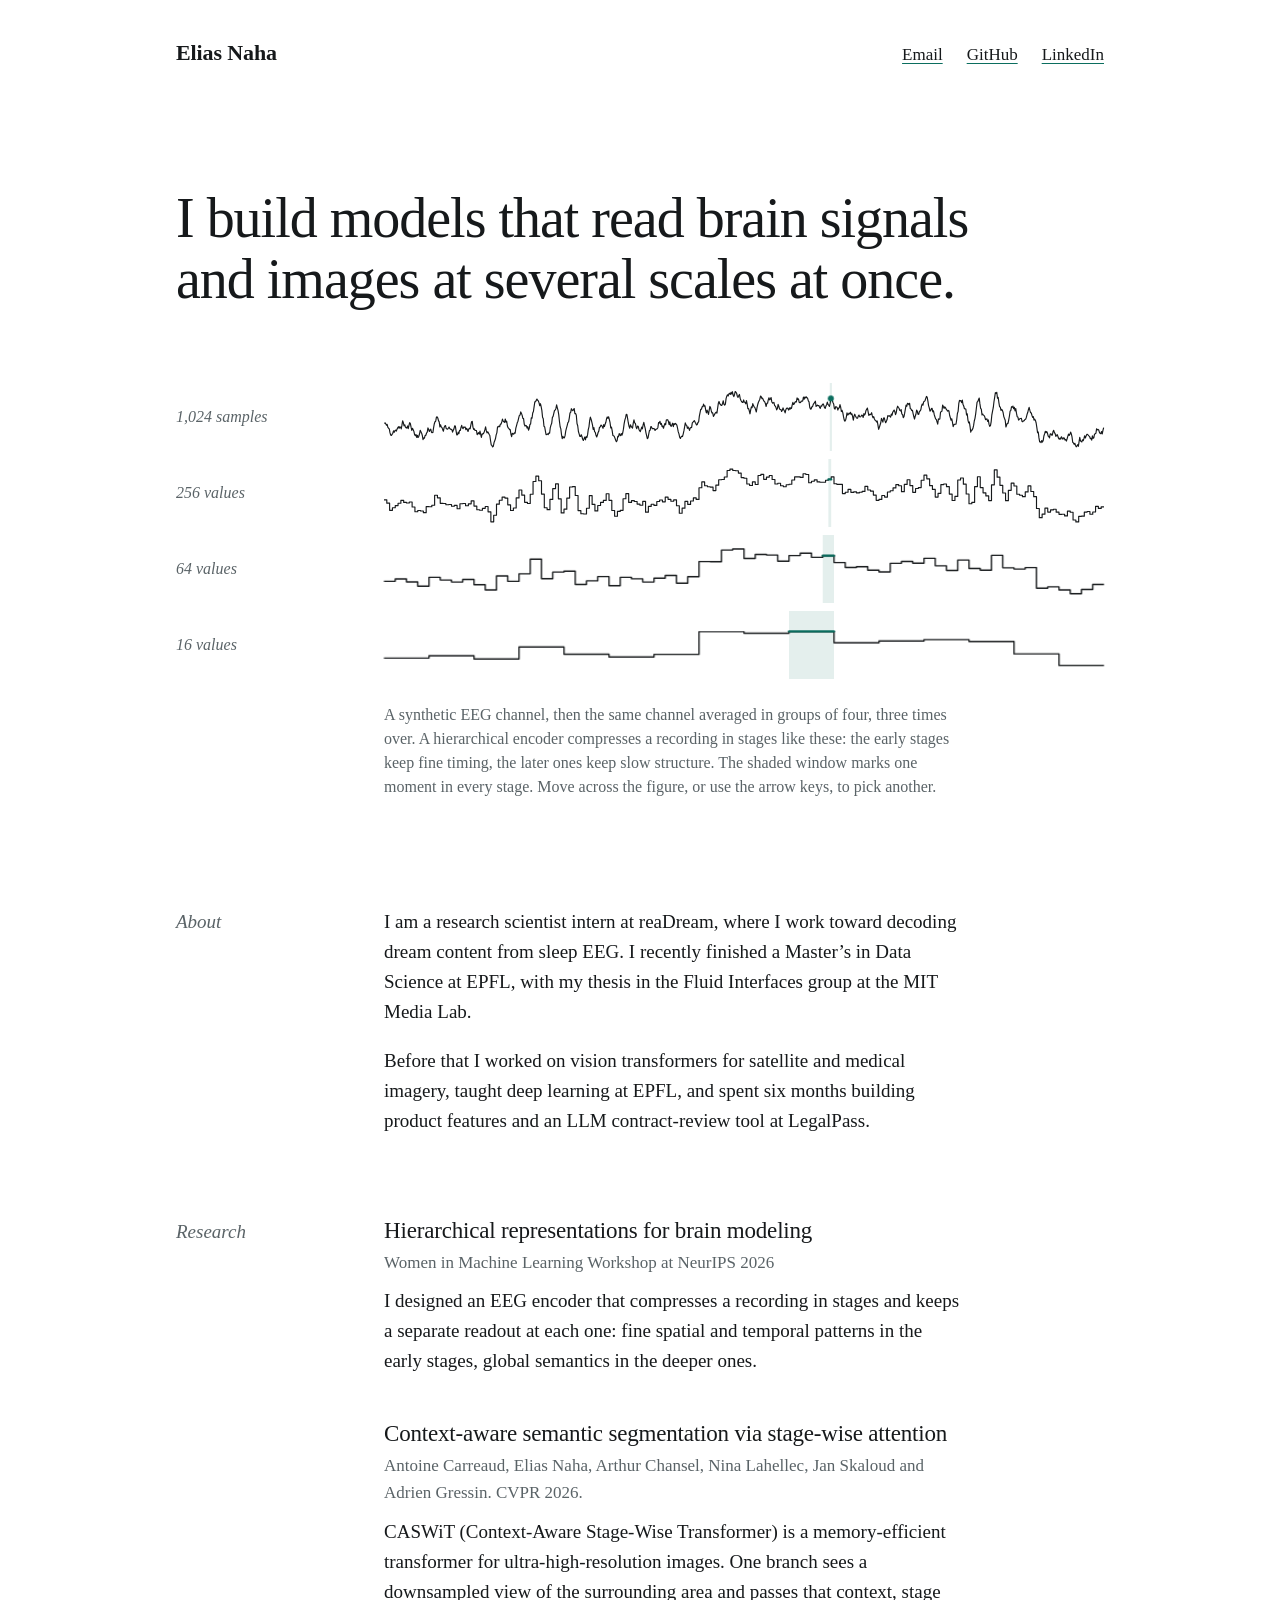
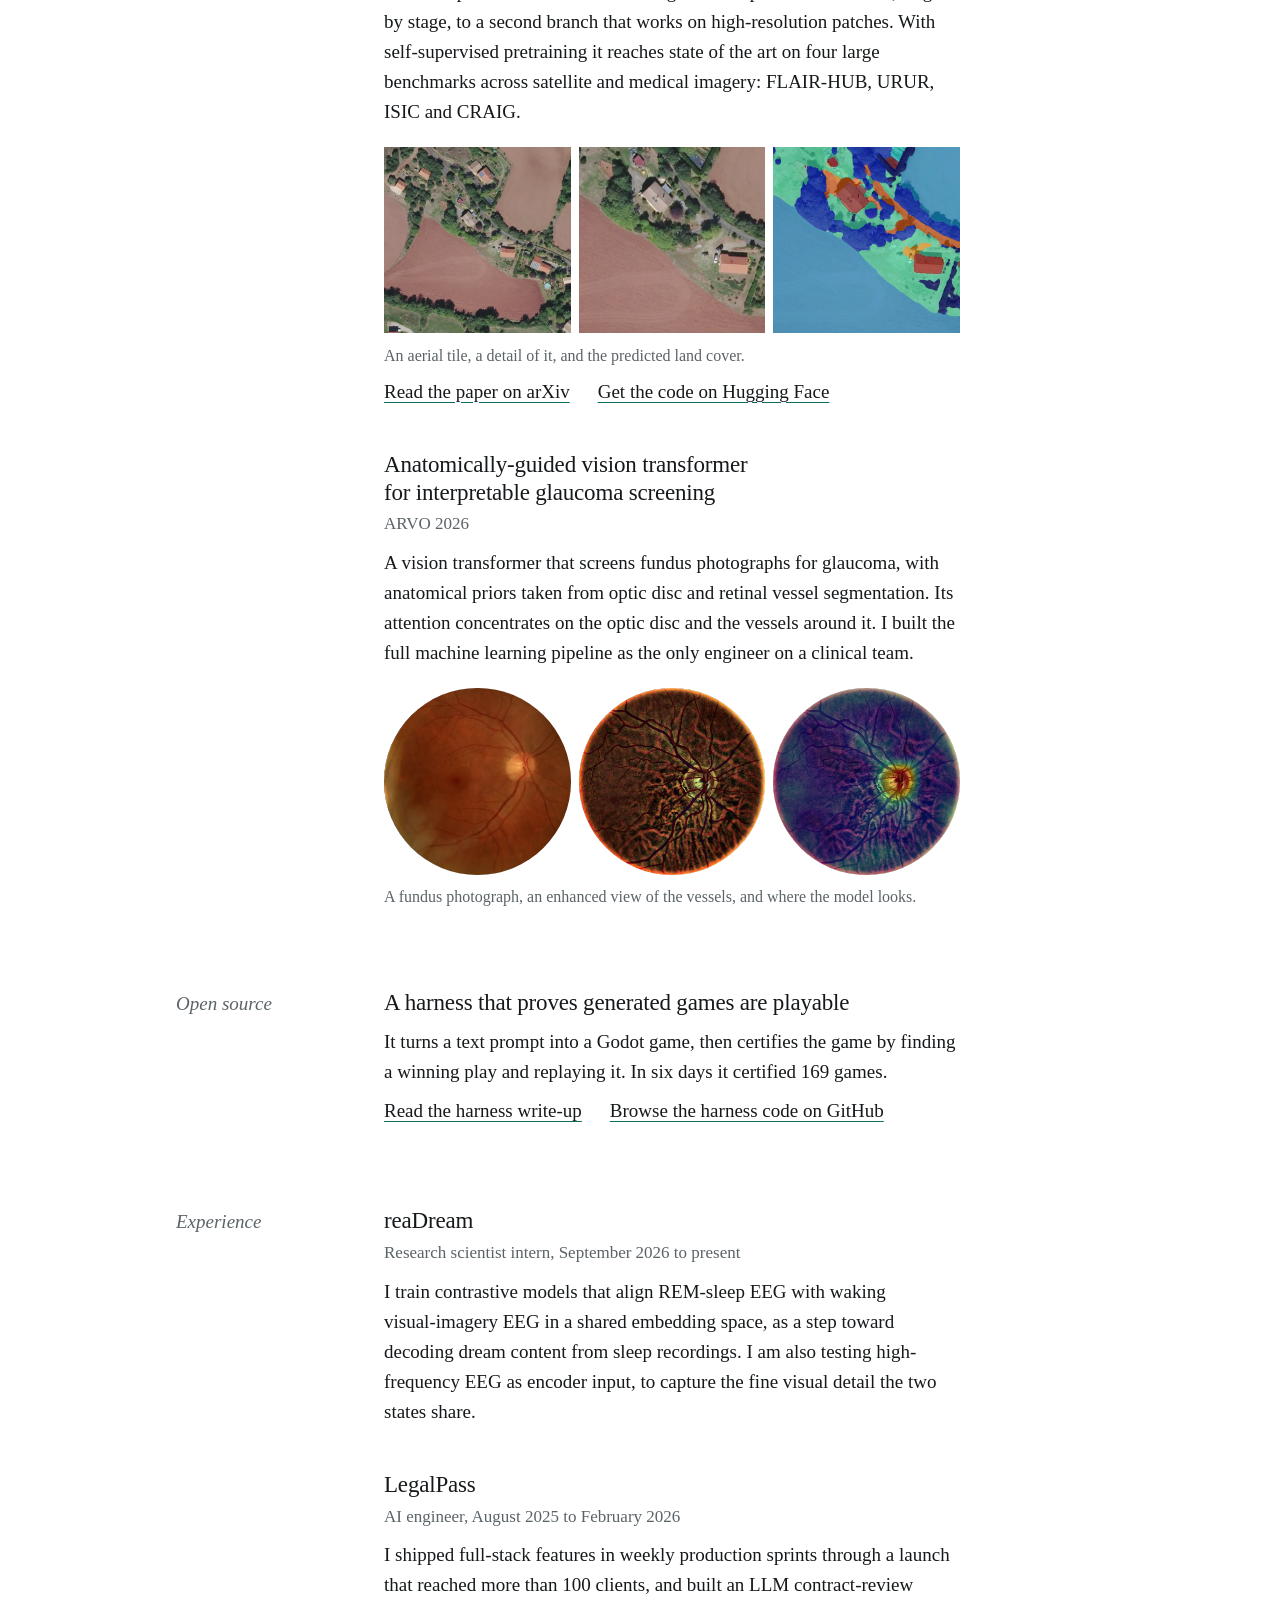
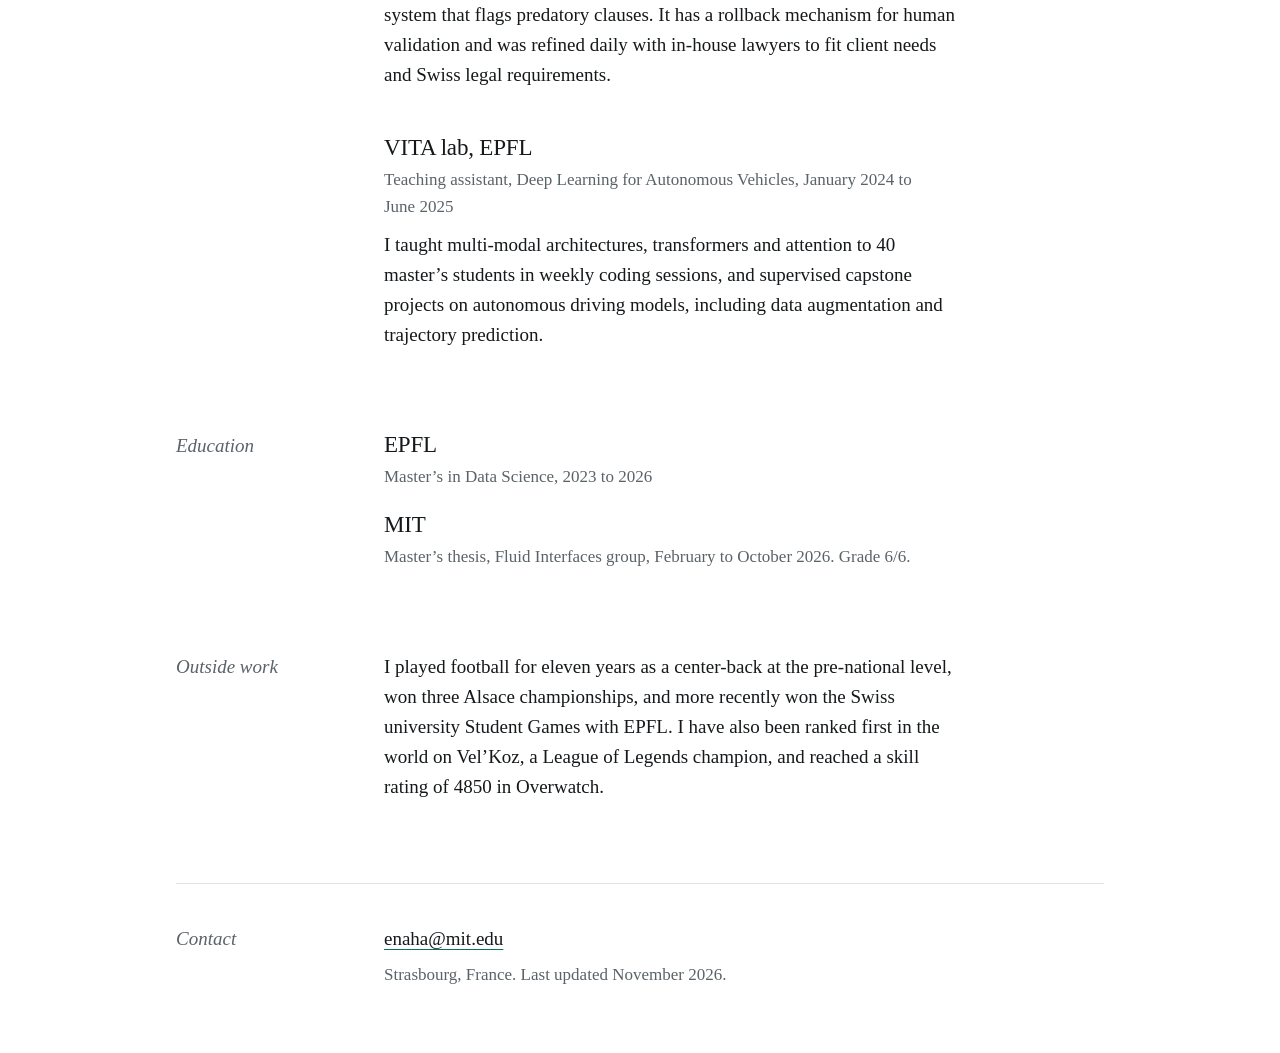
==== index.html @ 3d57d20f "Drop the godot_rl_agents entry; list the venue as CVPR 2026" ====
<!doctype html>
<html lang="en">
<head>
  <meta charset="utf-8">
  <meta name="viewport" content="width=device-width, initial-scale=1">
  <title>Elias Naha</title>
  <meta name="description" content="Elias Naha works on representation learning for brain signals and images. Research scientist intern at reaDream; Master’s thesis at the MIT Media Lab; Master’s in Data Science from EPFL.">
  <meta property="og:title" content="Elias Naha">
  <meta property="og:description" content="Representation learning for brain signals and images.">
  <meta property="og:type" content="website">
  <meta property="og:site_name" content="Elias Naha">
  <meta property="og:url" content="https://eliasnaha.github.io/">
  <meta property="og:image" content="https://eliasnaha.github.io/assets/og.png">
  <meta property="og:image:width" content="1200">
  <meta property="og:image:height" content="630">
  <meta name="twitter:card" content="summary_large_image">
  <link rel="canonical" href="https://eliasnaha.github.io/">
  <link rel="icon" href="favicon.svg" type="image/svg+xml">
  <link rel="icon" href="favicon-32.png" type="image/png" sizes="32x32">
  <link rel="apple-touch-icon" href="apple-touch-icon.png">
  <link rel="preload" href="assets/fonts/newsreader-roman.woff2" as="font" type="font/woff2" crossorigin>
  <link rel="preload" href="assets/fonts/newsreader-italic.woff2" as="font" type="font/woff2" crossorigin>
  <link rel="stylesheet" href="assets/site.css">
  <noscript><style>.signal { display: none; }</style></noscript>
</head>
<body>

<header class="top">
  <h1 class="name">Elias Naha</h1>
  <nav class="elsewhere" aria-label="Email and profiles">
    <a href="mailto:enaha@mit.edu">Email</a>
    <a href="https://github.com/eliasnaha">GitHub</a>
    <a href="https://www.linkedin.com/in/elias-naha-607334198/">LinkedIn</a>
  </nav>
</header>

<main>

  <p class="lede">I build models that read brain signals and images at several scales at once.</p>

  <figure class="signal" data-signal>
    <div class="stages" aria-describedby="signal-caption">
      <div class="stage" data-stride="1">
        <span class="stage-label">1,024 samples</span>
        <svg viewBox="0 0 1024 100" preserveAspectRatio="none" aria-hidden="true"></svg>
      </div>
      <div class="stage" data-stride="4">
        <span class="stage-label">256 values</span>
        <svg viewBox="0 0 1024 100" preserveAspectRatio="none" aria-hidden="true"></svg>
      </div>
      <div class="stage" data-stride="16">
        <span class="stage-label">64 values</span>
        <svg viewBox="0 0 1024 100" preserveAspectRatio="none" aria-hidden="true"></svg>
      </div>
      <div class="stage" data-stride="64">
        <span class="stage-label">16 values</span>
        <svg viewBox="0 0 1024 100" preserveAspectRatio="none" aria-hidden="true"></svg>
      </div>
    </div>
    <figcaption id="signal-caption">
      A synthetic EEG channel, then the same channel averaged in groups of
      four, three times over. A hierarchical encoder compresses a recording in
      stages like these: the early stages keep fine timing, the later ones
      keep slow structure. The shaded window marks one moment in every stage.
      Move across the figure, or use the arrow keys, to pick another.
    </figcaption>
  </figure>

  <section class="band" aria-labelledby="about">
    <h2 class="side" id="about">About</h2>
    <div class="main">
      <p>
        I am a research scientist intern at reaDream, where I work toward
        decoding dream content from sleep EEG. I recently finished a Master’s
        in Data Science at EPFL, with my thesis in the Fluid Interfaces group
        at the MIT Media Lab.
      </p>
      <p>
        Before that I worked on vision transformers for satellite and medical
        imagery, taught deep learning at EPFL, and spent six months building
        product features and an LLM contract-review tool at LegalPass.
      </p>
    </div>
  </section>

  <section class="band" aria-labelledby="research">
    <h2 class="side" id="research">Research</h2>
    <div class="main">

      <article class="entry">
        <h3>Hierarchical representations for brain modeling</h3>
        <p class="meta">Women in Machine Learning Workshop at NeurIPS 2026</p>
        <p>
          I designed an EEG encoder that compresses a recording in stages and
          keeps a separate readout at each one: fine spatial and temporal
          patterns in the early stages, global semantics in the deeper ones.
        </p>
      </article>

      <article class="entry">
        <h3>Context-aware semantic segmentation via stage-wise attention</h3>
        <p class="meta">
          Antoine Carreaud, Elias Naha, Arthur Chansel, Nina Lahellec, Jan
          Skaloud and Adrien Gressin. CVPR 2026.
        </p>
        <p>
          CASWiT (Context-Aware Stage-Wise Transformer) is a memory-efficient
          transformer for ultra-high-resolution images. One branch sees a
          downsampled view of the surrounding area and passes that context,
          stage by stage, to a second branch that works on high-resolution
          patches. With self-supervised pretraining it reaches state of the
          art on four large benchmarks across satellite and medical imagery:
          FLAIR-HUB, URUR, ISIC and CRAIG.
        </p>
        <figure class="strip">
          <img src="assets/img/uhr-1.webp" width="720" height="720" loading="lazy" alt="Aerial photograph of farmland with a few houses along a road.">
          <img src="assets/img/uhr-2.webp" width="720" height="720" loading="lazy" alt="Close-up of the same scene: two houses, a road and a ploughed field.">
          <img src="assets/img/uhr-3.webp" width="720" height="720" loading="lazy" alt="The close-up colored by predicted land-cover class: buildings, road, vegetation and field.">
          <figcaption>An aerial tile, a detail of it, and the predicted land cover.</figcaption>
        </figure>
        <p class="links">
          <a href="https://arxiv.org/abs/2601.11310">Read the paper on arXiv</a>
          <a href="https://huggingface.co/collections/heig-vd-geo/caswit">Get the code on Hugging Face</a>
        </p>
      </article>

      <article class="entry">
        <h3>Anatomically-guided vision transformer for interpretable glaucoma screening</h3>
        <p class="meta">ARVO 2026</p>
        <p>
          A vision transformer that screens fundus photographs for glaucoma,
          with anatomical priors taken from optic disc and retinal vessel
          segmentation. Its attention concentrates on the optic disc and the
          vessels around it. I built the full machine learning pipeline as the
          only engineer on a clinical team.
        </p>
        <figure class="strip strip-round">
          <img src="assets/img/glaucoma-1.webp" width="720" height="720" loading="lazy" alt="Color photograph of a retina, with the optic disc and blood vessels visible.">
          <img src="assets/img/glaucoma-2.webp" width="720" height="720" loading="lazy" alt="A retina image processed so that the vessels and optic disc stand out.">
          <img src="assets/img/glaucoma-3.webp" width="720" height="720" loading="lazy" alt="The processed retina with a heat map concentrated on the optic disc.">
          <figcaption>A fundus photograph, an enhanced view of the vessels, and where the model looks.</figcaption>
        </figure>
      </article>

    </div>
  </section>

  <section class="band" aria-labelledby="open-source">
    <h2 class="side" id="open-source">Open source</h2>
    <div class="main">

      <article class="entry">
        <h3>A harness that proves generated games are playable</h3>
        <p>
          It turns a text prompt into a Godot game, then certifies the game by
          finding a winning play and replaying it. In six days it certified
          169 games.
        </p>
        <p class="links">
          <a href="blog/game-harness/">Read the harness write-up</a>
          <a href="https://github.com/eliasnaha/gi-harness">Browse the harness code on GitHub</a>
        </p>
      </article>

    </div>
  </section>

  <section class="band" aria-labelledby="experience">
    <h2 class="side" id="experience">Experience</h2>
    <div class="main">

      <article class="entry">
        <h3>reaDream</h3>
        <p class="meta">Research scientist intern, September 2026 to present</p>
        <p>
          I train contrastive models that align REM-sleep EEG with waking
          <span class="nb">visual-imagery</span> EEG in a shared embedding
          space, as a step toward decoding dream content from sleep
          recordings. I am also testing high-frequency EEG as encoder input,
          to capture the fine visual detail the two states share.
        </p>
      </article>

      <article class="entry">
        <h3>LegalPass</h3>
        <p class="meta">AI engineer, August 2025 to February 2026</p>
        <p>
          I shipped full-stack features in weekly production sprints through a
          launch that reached more than 100 clients, and built an LLM
          contract-review system that flags predatory clauses. It has a
          rollback mechanism for human validation and was refined daily with
          in-house lawyers to fit client needs and Swiss legal requirements.
        </p>
      </article>

      <article class="entry">
        <h3>VITA lab, EPFL</h3>
        <p class="meta">Teaching assistant, Deep Learning for Autonomous Vehicles, January 2024 to June 2025</p>
        <p>
          I taught multi-modal architectures, transformers and attention to 40
          master’s students in weekly coding sessions, and supervised capstone
          projects on autonomous driving models, including data augmentation
          and trajectory prediction.
        </p>
      </article>

    </div>
  </section>

  <section class="band compact" aria-labelledby="education">
    <h2 class="side" id="education">Education</h2>
    <div class="main">

      <article class="entry">
        <h3>EPFL</h3>
        <p class="meta">Master’s in Data Science, 2023 to 2026</p>
      </article>

      <article class="entry">
        <h3>MIT</h3>
        <p class="meta">Master’s thesis, Fluid Interfaces group, February to October 2026. Grade 6/6.</p>
      </article>

    </div>
  </section>

  <section class="band" aria-labelledby="outside">
    <h2 class="side" id="outside">Outside work</h2>
    <div class="main">
      <p>
        I played football for eleven years as a center-back at the
        pre-national level, won three Alsace championships, and more recently
        won the Swiss university Student Games with EPFL. I have also been
        ranked first in the world on Vel’Koz, a League of Legends champion,
        and reached a skill rating of 4850 in Overwatch.
      </p>
    </div>
  </section>

</main>

<footer class="band foot">
  <h2 class="side" id="contact">Contact</h2>
  <div class="main">
    <p><a href="mailto:enaha@mit.edu">enaha@mit.edu</a></p>
    <p class="meta">Strasbourg, France. Last updated November 2026.</p>
  </div>
</footer>

<script src="assets/signal.js" defer></script>
</body>
</html>
---- assets/site.css ----
@font-face {
  font-family: "Newsreader";
  src: url("fonts/newsreader-roman.woff2") format("woff2");
  font-weight: 200 800;
  font-style: normal;
  font-display: swap;
}

@font-face {
  font-family: "Newsreader";
  src: url("fonts/newsreader-italic.woff2") format("woff2");
  font-weight: 200 800;
  font-style: italic;
  font-display: swap;
}

:root {
  --paper: #ffffff;
  --ink: #16191b;
  --soft: #5a6367;
  --rule: #dfe3e2;
  --accent: #0b6e5f;
  --window: rgb(11 110 95 / 0.11);

  --side: 10rem;
  --gap: 3rem;
  --measure: 36rem;

  color-scheme: light dark;
}

@media (prefers-color-scheme: dark) {
  :root {
    --paper: #131615;
    --ink: #e8ebea;
    --soft: #99a3a0;
    --rule: #2b312f;
    --accent: #62c7b3;
    --window: rgb(98 199 179 / 0.16);
  }
}

*,
*::before,
*::after {
  box-sizing: border-box;
}

html {
  font-size: 100%;
  -webkit-text-size-adjust: 100%;
}

body {
  margin: 0 auto;
  max-width: 64rem;
  padding: 0 clamp(1.25rem, 5vw, 3rem);
  background: var(--paper);
  color: var(--ink);
  font-family: "Newsreader", "Iowan Old Style", "Palatino Linotype", Georgia, serif;
  font-size: 1.1875rem;
  line-height: 1.58;
  font-optical-sizing: auto;
  font-variant-numeric: lining-nums;
  text-rendering: optimizeLegibility;
}

p,
h1,
h2,
h3,
figure {
  margin: 0;
}

a {
  color: inherit;
  text-decoration-line: underline;
  text-decoration-color: var(--accent);
  text-decoration-thickness: 1px;
  text-underline-offset: 0.2em;
}

a:hover {
  color: var(--accent);
}

a:focus-visible {
  outline: 2px solid var(--accent);
  outline-offset: 3px;
  border-radius: 1px;
}

/* Top line: name on the left, ways to reach me on the right. */

.top {
  display: flex;
  flex-wrap: wrap;
  align-items: baseline;
  justify-content: space-between;
  gap: 0.5rem 2rem;
  padding-block: 2.25rem 0;
}

.name {
  font-size: 1.375rem;
  font-weight: 560;
  letter-spacing: -0.005em;
}

.elsewhere {
  display: flex;
  flex-wrap: wrap;
  gap: 0 1.5rem;
  font-size: 1.0625rem;
}

/* Padding widens the tap area; the negative margin keeps the layout as it was. */

.elsewhere a,
.links a {
  padding-block: 0.5rem;
  margin-block: -0.5rem;
}

/* The opening statement. */

.lede {
  max-width: 19em;
  margin-block: clamp(4rem, 13vh, 8rem) clamp(3rem, 8vh, 5rem);
  font-size: clamp(2.125rem, 1.2rem + 3.6vw, 3.5rem);
  font-weight: 380;
  line-height: 1.1;
  letter-spacing: -0.018em;
  text-wrap: balance;
}

/* The figure: one trace, pooled into coarser and coarser tokens. */

.signal {
  margin-bottom: clamp(4.5rem, 12vh, 7.5rem);
}

.signal:not([data-ready]) {
  visibility: hidden;
}

.stages {
  touch-action: pan-y;
}

.stages:focus-visible {
  outline: 2px solid var(--accent);
  outline-offset: 0.5rem;
}

.stage {
  display: grid;
  grid-template-columns: var(--side) minmax(0, 1fr);
  column-gap: var(--gap);
  align-items: center;
}

.stage + .stage {
  margin-top: 0.5rem;
}

.stage-label {
  color: var(--soft);
  font-size: 1rem;
  font-style: italic;
  font-variant-numeric: tabular-nums lining-nums;
}

.stage svg {
  display: block;
  width: 100%;
  height: 4.25rem;
  overflow: visible;
}

.trace {
  fill: none;
  stroke: var(--ink);
  stroke-width: 1.15;
  stroke-linejoin: round;
  vector-effect: non-scaling-stroke;
}

/* Long flat runs look thinner than a busy trace at the same width. */

.stage[data-stride="16"] .trace,
.stage[data-stride="64"] .trace {
  stroke-width: 1.4;
}

.window {
  fill: var(--window);
}

.mark {
  fill: none;
  stroke: var(--accent);
  stroke-width: 2.25;
  stroke-linecap: round;
  vector-effect: non-scaling-stroke;
}

.stage[data-stride="1"] .mark {
  stroke-width: 6;
}

.signal figcaption {
  max-width: var(--measure);
  margin-top: 1.5rem;
  margin-left: calc(var(--side) + var(--gap));
  color: var(--soft);
  font-size: 1rem;
  line-height: 1.5;
  text-wrap: pretty;
}

@media (forced-colors: active) {
  .trace { stroke: CanvasText; }
  .mark { stroke: Highlight; }
  .window { fill: Highlight; fill-opacity: 0.25; }
}

/* The traces draw themselves once, top to bottom, when the page opens.
   The clip is only held before and during the animation: left in place
   afterwards it would shave the stroke where the trace meets its own edge. */

@media (prefers-reduced-motion: no-preference) {
  .signal[data-ready] .trace {
    animation: draw 1.1s cubic-bezier(0.45, 0, 0.2, 1) backwards;
  }

  .signal[data-ready] .stage:nth-child(2) .trace { animation-delay: 0.14s; }
  .signal[data-ready] .stage:nth-child(3) .trace { animation-delay: 0.28s; }
  .signal[data-ready] .stage:nth-child(4) .trace { animation-delay: 0.42s; }

  .signal[data-ready] .window,
  .signal[data-ready] .mark {
    animation: appear 0.5s 1.5s both;
  }
}

@keyframes draw {
  from { clip-path: inset(0 100% 0 0); }
  to { clip-path: inset(0 0 0 0); }
}

@keyframes appear {
  from { opacity: 0; }
  to { opacity: 1; }
}

/* A band is one section: its name in the margin, its content beside it. */

.band {
  display: grid;
  grid-template-columns: var(--side) minmax(0, var(--measure));
  column-gap: var(--gap);
  align-items: start;
  margin-bottom: clamp(3.5rem, 9vh, 5.5rem);
}

.side {
  position: sticky;
  top: 1.5rem;
  color: var(--soft);
  font-size: 1.1875rem;
  font-style: italic;
  font-weight: 400;
}

.main p {
  text-wrap: pretty;
}

.main > p + p {
  margin-top: 1em;
}

.nb {
  white-space: nowrap;
}

.entry + .entry {
  margin-top: 2.75rem;
}

/* Sections whose entries are a name and one line sit closer together. */

.compact .entry + .entry {
  margin-top: 1.25rem;
}

.entry h3 {
  font-size: 1.4375rem;
  font-weight: 520;
  line-height: 1.22;
  letter-spacing: -0.008em;
  text-wrap: balance;
}

.entry p {
  margin-top: 0.6rem;
}

.entry .meta {
  margin-top: 0.3rem;
}

.meta {
  color: var(--soft);
  font-size: 1.0625rem;
}

.links {
  display: flex;
  flex-wrap: wrap;
  gap: 0.5rem 1.75rem;
}

.strip {
  display: grid;
  grid-template-columns: repeat(3, minmax(0, 1fr));
  gap: 0.5rem;
  margin-top: 1.25rem;
}

.strip img {
  display: block;
  width: 100%;
  height: auto;
  aspect-ratio: 1;
  object-fit: cover;
  background: var(--rule);
}

/* Fundus images are discs; show them as discs instead of on dark squares. */

.strip-round img {
  border-radius: 50%;
}

.strip figcaption {
  grid-column: 1 / -1;
  margin-top: 0.15rem;
  color: var(--soft);
  font-size: 1rem;
  line-height: 1.45;
}

.foot {
  padding-top: 2.5rem;
  border-top: 1px solid var(--rule);
  margin-bottom: 4rem;
}

.foot .meta {
  margin-top: 0.5rem;
}

/* One column on small screens: section names sit above their content. */

@media (max-width: 44rem) {
  body {
    font-size: 1.125rem;
  }

  .top {
    padding-top: 1.5rem;
  }

  .band {
    grid-template-columns: minmax(0, 1fr);
    row-gap: 0.75rem;
  }

  .side {
    position: static;
  }

  .stage {
    grid-template-columns: minmax(0, 1fr);
  }

  .stage + .stage {
    margin-top: 1rem;
  }

  .stage-label {
    font-size: 0.9375rem;
  }

  .stage svg {
    height: 3.25rem;
  }

  .signal figcaption {
    margin-left: 0;
  }
}
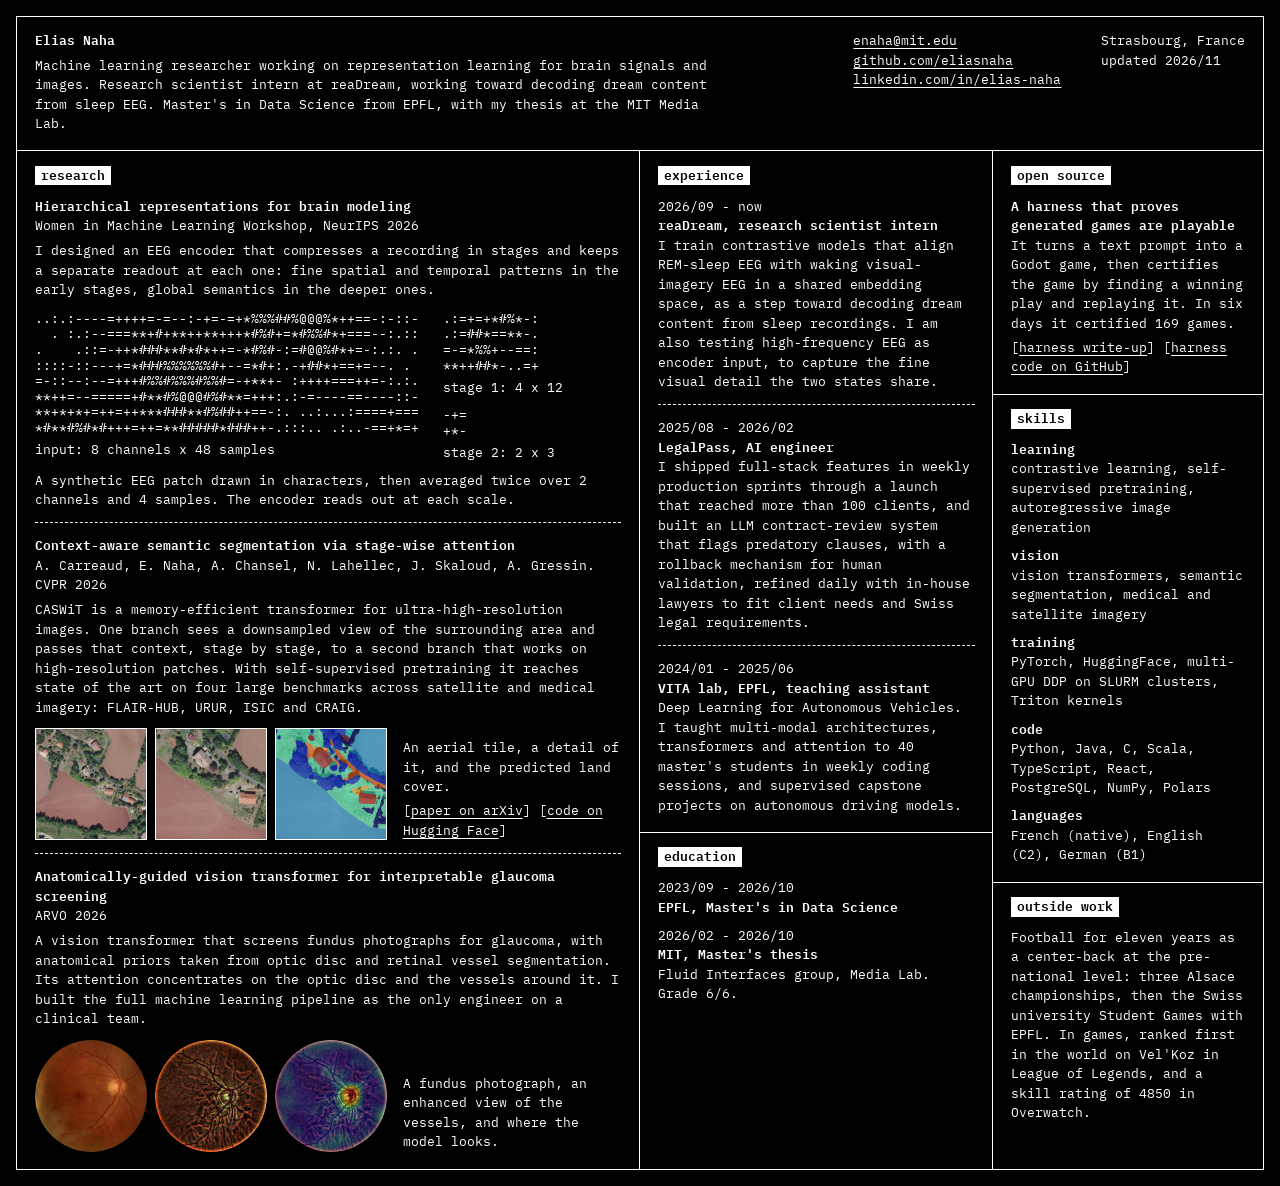
==== commit e1bb51d5: "Redo the page as a dense black-and-white terminal layout Monospace type, a white-ruled grid of cells" ====
--- a/index.html
+++ b/index.html
@@ -4,7 +4,7 @@
   <meta charset="utf-8">
   <meta name="viewport" content="width=device-width, initial-scale=1">
   <title>Elias Naha</title>
-  <meta name="description" content="Elias Naha works on representation learning for brain signals and images. Research scientist intern at reaDream; Master’s thesis at the MIT Media Lab; Master’s in Data Science from EPFL.">
+  <meta name="description" content="Elias Naha works on representation learning for brain signals and images. Research scientist intern at reaDream; Master's thesis at the MIT Media Lab; Master's in Data Science from EPFL.">
   <meta property="og:title" content="Elias Naha">
   <meta property="og:description" content="Representation learning for brain signals and images.">
   <meta property="og:type" content="website">
@@ -14,239 +14,275 @@
   <meta property="og:image:width" content="1200">
   <meta property="og:image:height" content="630">
   <meta name="twitter:card" content="summary_large_image">
+  <meta name="theme-color" content="#000000">
   <link rel="canonical" href="https://eliasnaha.github.io/">
   <link rel="icon" href="favicon.svg" type="image/svg+xml">
   <link rel="icon" href="favicon-32.png" type="image/png" sizes="32x32">
   <link rel="apple-touch-icon" href="apple-touch-icon.png">
-  <link rel="preload" href="assets/fonts/newsreader-roman.woff2" as="font" type="font/woff2" crossorigin>
-  <link rel="preload" href="assets/fonts/newsreader-italic.woff2" as="font" type="font/woff2" crossorigin>
+  <link rel="preload" href="assets/fonts/plex-mono-400.woff2" as="font" type="font/woff2" crossorigin>
   <link rel="stylesheet" href="assets/site.css">
-  <noscript><style>.signal { display: none; }</style></noscript>
 </head>
 <body>
 
-<header class="top">
-  <h1 class="name">Elias Naha</h1>
-  <nav class="elsewhere" aria-label="Email and profiles">
-    <a href="mailto:enaha@mit.edu">Email</a>
-    <a href="https://github.com/eliasnaha">GitHub</a>
-    <a href="https://www.linkedin.com/in/elias-naha-607334198/">LinkedIn</a>
-  </nav>
-</header>
-
-<main>
-
-  <p class="lede">I build models that read brain signals and images at several scales at once.</p>
-
-  <figure class="signal" data-signal>
-    <div class="stages" aria-describedby="signal-caption">
-      <div class="stage" data-stride="1">
-        <span class="stage-label">1,024 samples</span>
-        <svg viewBox="0 0 1024 100" preserveAspectRatio="none" aria-hidden="true"></svg>
-      </div>
-      <div class="stage" data-stride="4">
-        <span class="stage-label">256 values</span>
-        <svg viewBox="0 0 1024 100" preserveAspectRatio="none" aria-hidden="true"></svg>
-      </div>
-      <div class="stage" data-stride="16">
-        <span class="stage-label">64 values</span>
-        <svg viewBox="0 0 1024 100" preserveAspectRatio="none" aria-hidden="true"></svg>
-      </div>
-      <div class="stage" data-stride="64">
-        <span class="stage-label">16 values</span>
-        <svg viewBox="0 0 1024 100" preserveAspectRatio="none" aria-hidden="true"></svg>
-      </div>
-    </div>
-    <figcaption id="signal-caption">
-      A synthetic EEG channel, then the same channel averaged in groups of
-      four, three times over. A hierarchical encoder compresses a recording in
-      stages like these: the early stages keep fine timing, the later ones
-      keep slow structure. The shaded window marks one moment in every stage.
-      Move across the figure, or use the arrow keys, to pick another.
-    </figcaption>
-  </figure>
-
-  <section class="band" aria-labelledby="about">
-    <h2 class="side" id="about">About</h2>
-    <div class="main">
+<div class="frame">
+
+  <header class="cell head">
+    <div>
+      <h1>Elias Naha</h1>
       <p>
-        I am a research scientist intern at reaDream, where I work toward
-        decoding dream content from sleep EEG. I recently finished a Master’s
-        in Data Science at EPFL, with my thesis in the Fluid Interfaces group
-        at the MIT Media Lab.
-      </p>
-      <p>
-        Before that I worked on vision transformers for satellite and medical
-        imagery, taught deep learning at EPFL, and spent six months building
-        product features and an LLM contract-review tool at LegalPass.
+        Machine learning researcher working on representation learning for
+        brain signals and images. Research scientist intern at reaDream,
+        working toward decoding dream content from sleep EEG. Master's in
+        Data Science from EPFL, with my thesis at the MIT Media Lab.
       </p>
     </div>
-  </section>
-
-  <section class="band" aria-labelledby="research">
-    <h2 class="side" id="research">Research</h2>
-    <div class="main">
-
-      <article class="entry">
+    <nav aria-label="Contact">
+      <ul class="plain">
+        <li><a href="mailto:enaha@mit.edu">enaha@mit.edu</a></li>
+        <li><a href="https://github.com/eliasnaha">github.com/eliasnaha</a></li>
+        <li><a href="https://www.linkedin.com/in/elias-naha-607334198/">linkedin.com/in/elias-naha</a></li>
+      </ul>
+    </nav>
+    <p class="aside">Strasbourg, France<br>updated 2026/11</p>
+  </header>
+
+  <main class="cols">
+
+  <div class="stack">
+
+    <section class="cell" aria-labelledby="research">
+      <h2 id="research">research</h2>
+
+      <article class="item">
         <h3>Hierarchical representations for brain modeling</h3>
-        <p class="meta">Women in Machine Learning Workshop at NeurIPS 2026</p>
+        <p>Women in Machine Learning Workshop, NeurIPS 2026</p>
         <p>
           I designed an EEG encoder that compresses a recording in stages and
           keeps a separate readout at each one: fine spatial and temporal
           patterns in the early stages, global semantics in the deeper ones.
         </p>
-      </article>
-
-      <article class="entry">
+        <figure class="pyramid">
+          <div class="levels" role="img" aria-label="Three grids of characters. The first is 8 rows by 48 columns and finely textured; the second, 4 by 12, shows the same pattern in coarser blocks; the third is 2 by 3.">
+            <div class="level">
+<pre aria-hidden="true">
+..:.:----=++++=-=--:-+=-=+*%%%##%@@@%*++==-:-::-
+  . :.:--===**+#+**++**+++*#%#+=*#%%#*+===--:.::
+.    .::=-++*###**#*#*++=-*#%#-:=#@@%#*+=-:.:. .
+::::-::---+=*###%%%%%%#+--=*#+:.-+##*+==+=--. .
+=-::--:--=+++#%%#%%%#%%#=-+**+- :++++===++=-:.:.
+**++=--=====+#**#%@@@#%#**=+++:.:-=----==----::-
+**+*+*+=++=++***###**#%##++==-:. ..:...:====+===
+*#**#%#*#+++=++=**#####*###++-.:::.. .:..-==+*=+
+</pre>
+              <span>input: 8 channels x 48 samples</span>
+            </div>
+            <div class="level-pair">
+            <div class="level">
+<pre aria-hidden="true">
+.:=+=+*#%*-:
+.:=##*==**-.
+=-=*%%+--==:
+**++##*-..=+
+</pre>
+              <span>stage 1: 4 x 12</span>
+            </div>
+            <div class="level">
+<pre aria-hidden="true">
+-+=
++*-
+</pre>
+              <span>stage 2: 2 x 3</span>
+            </div>
+            </div>
+          </div>
+          <figcaption>
+            A synthetic EEG patch drawn in characters, then averaged twice
+            over 2 channels and 4 samples. The encoder reads out at each scale.
+          </figcaption>
+        </figure>
+      </article>
+
+      <article class="item">
         <h3>Context-aware semantic segmentation via stage-wise attention</h3>
-        <p class="meta">
-          Antoine Carreaud, Elias Naha, Arthur Chansel, Nina Lahellec, Jan
-          Skaloud and Adrien Gressin. CVPR 2026.
-        </p>
-        <p>
-          CASWiT (Context-Aware Stage-Wise Transformer) is a memory-efficient
-          transformer for ultra-high-resolution images. One branch sees a
-          downsampled view of the surrounding area and passes that context,
-          stage by stage, to a second branch that works on high-resolution
-          patches. With self-supervised pretraining it reaches state of the
-          art on four large benchmarks across satellite and medical imagery:
-          FLAIR-HUB, URUR, ISIC and CRAIG.
+        <p>
+          A. Carreaud, E. Naha, A. Chansel, N. Lahellec, J. Skaloud,
+          A. Gressin. CVPR 2026
+        </p>
+        <p>
+          CASWiT is a memory-efficient transformer for ultra-high-resolution
+          images. One branch sees a downsampled view of the surrounding area
+          and passes that context, stage by stage, to a second branch that
+          works on high-resolution patches. With self-supervised pretraining
+          it reaches state of the art on four large benchmarks across
+          satellite and medical imagery: FLAIR-HUB, URUR, ISIC and CRAIG.
         </p>
         <figure class="strip">
           <img src="assets/img/uhr-1.webp" width="720" height="720" loading="lazy" alt="Aerial photograph of farmland with a few houses along a road.">
           <img src="assets/img/uhr-2.webp" width="720" height="720" loading="lazy" alt="Close-up of the same scene: two houses, a road and a ploughed field.">
           <img src="assets/img/uhr-3.webp" width="720" height="720" loading="lazy" alt="The close-up colored by predicted land-cover class: buildings, road, vegetation and field.">
-          <figcaption>An aerial tile, a detail of it, and the predicted land cover.</figcaption>
+          <figcaption>
+            An aerial tile, a detail of it, and the predicted land cover.
+            <span class="links">
+              [<a href="https://arxiv.org/abs/2601.11310">paper on arXiv</a>]
+              [<a href="https://huggingface.co/collections/heig-vd-geo/caswit">code on Hugging Face</a>]
+            </span>
+          </figcaption>
         </figure>
-        <p class="links">
-          <a href="https://arxiv.org/abs/2601.11310">Read the paper on arXiv</a>
-          <a href="https://huggingface.co/collections/heig-vd-geo/caswit">Get the code on Hugging Face</a>
-        </p>
-      </article>
-
-      <article class="entry">
+      </article>
+
+      <article class="item">
         <h3>Anatomically-guided vision transformer for interpretable glaucoma screening</h3>
-        <p class="meta">ARVO 2026</p>
+        <p>ARVO 2026</p>
         <p>
           A vision transformer that screens fundus photographs for glaucoma,
           with anatomical priors taken from optic disc and retinal vessel
           segmentation. Its attention concentrates on the optic disc and the
-          vessels around it. I built the full machine learning pipeline as the
-          only engineer on a clinical team.
+          vessels around it. I built the full machine learning pipeline as
+          the only engineer on a clinical team.
         </p>
         <figure class="strip strip-round">
           <img src="assets/img/glaucoma-1.webp" width="720" height="720" loading="lazy" alt="Color photograph of a retina, with the optic disc and blood vessels visible.">
           <img src="assets/img/glaucoma-2.webp" width="720" height="720" loading="lazy" alt="A retina image processed so that the vessels and optic disc stand out.">
           <img src="assets/img/glaucoma-3.webp" width="720" height="720" loading="lazy" alt="The processed retina with a heat map concentrated on the optic disc.">
-          <figcaption>A fundus photograph, an enhanced view of the vessels, and where the model looks.</figcaption>
+          <figcaption>
+            A fundus photograph, an enhanced view of the vessels, and where
+            the model looks.
+          </figcaption>
         </figure>
       </article>
-
-    </div>
-  </section>
-
-  <section class="band" aria-labelledby="open-source">
-    <h2 class="side" id="open-source">Open source</h2>
-    <div class="main">
+    </section>
+
+  </div>
+
+  <div class="stack">
+
+    <section class="cell" aria-labelledby="experience">
+      <h2 id="experience">experience</h2>
+
+      <article class="item">
+        <p class="when">2026/09 - now</p>
+        <div>
+          <h3>reaDream, research scientist intern</h3>
+          <p>
+            I train contrastive models that align REM-sleep EEG with waking
+            visual-imagery EEG in a shared embedding space, as a step toward
+            decoding dream content from sleep recordings. I am also testing
+            high-frequency EEG as encoder input, to capture the fine visual
+            detail the two states share.
+          </p>
+        </div>
+      </article>
+
+      <article class="item">
+        <p class="when">2025/08 - 2026/02</p>
+        <div>
+          <h3>LegalPass, AI engineer</h3>
+          <p>
+            I shipped full-stack features in weekly production sprints
+            through a launch that reached more than 100 clients, and built an
+            LLM contract-review system that flags predatory clauses, with a
+            rollback mechanism for human validation, refined daily with
+            in-house lawyers to fit client needs and Swiss legal requirements.
+          </p>
+        </div>
+      </article>
+
+      <article class="item">
+        <p class="when">2024/01 - 2025/06</p>
+        <div>
+          <h3>VITA lab, EPFL, teaching assistant</h3>
+          <p>
+            Deep Learning for Autonomous Vehicles. I taught multi-modal
+            architectures, transformers and attention to 40 master's students
+            in weekly coding sessions, and supervised capstone projects on
+            autonomous driving models.
+          </p>
+        </div>
+      </article>
+    </section>
+
+    <section class="cell" aria-labelledby="education">
+      <h2 id="education">education</h2>
 
       <article class="entry">
+        <p class="when">2023/09 - 2026/10</p>
+        <div>
+          <h3>EPFL, Master's in Data Science</h3>
+        </div>
+      </article>
+
+      <article class="entry">
+        <p class="when">2026/02 - 2026/10</p>
+        <div>
+          <h3>MIT, Master's thesis</h3>
+          <p>Fluid Interfaces group, Media Lab. Grade 6/6.</p>
+        </div>
+      </article>
+    </section>
+
+  </div>
+
+  <div class="stack">
+
+    <section class="cell" aria-labelledby="open-source">
+      <h2 id="open-source">open source</h2>
+
+      <article>
         <h3>A harness that proves generated games are playable</h3>
         <p>
-          It turns a text prompt into a Godot game, then certifies the game by
-          finding a winning play and replaying it. In six days it certified
-          169 games.
-        </p>
-        <p class="links">
-          <a href="blog/game-harness/">Read the harness write-up</a>
-          <a href="https://github.com/eliasnaha/gi-harness">Browse the harness code on GitHub</a>
-        </p>
-      </article>
-
-    </div>
-  </section>
-
-  <section class="band" aria-labelledby="experience">
-    <h2 class="side" id="experience">Experience</h2>
-    <div class="main">
-
-      <article class="entry">
-        <h3>reaDream</h3>
-        <p class="meta">Research scientist intern, September 2026 to present</p>
-        <p>
-          I train contrastive models that align REM-sleep EEG with waking
-          <span class="nb">visual-imagery</span> EEG in a shared embedding
-          space, as a step toward decoding dream content from sleep
-          recordings. I am also testing high-frequency EEG as encoder input,
-          to capture the fine visual detail the two states share.
-        </p>
-      </article>
-
-      <article class="entry">
-        <h3>LegalPass</h3>
-        <p class="meta">AI engineer, August 2025 to February 2026</p>
-        <p>
-          I shipped full-stack features in weekly production sprints through a
-          launch that reached more than 100 clients, and built an LLM
-          contract-review system that flags predatory clauses. It has a
-          rollback mechanism for human validation and was refined daily with
-          in-house lawyers to fit client needs and Swiss legal requirements.
-        </p>
-      </article>
-
-      <article class="entry">
-        <h3>VITA lab, EPFL</h3>
-        <p class="meta">Teaching assistant, Deep Learning for Autonomous Vehicles, January 2024 to June 2025</p>
-        <p>
-          I taught multi-modal architectures, transformers and attention to 40
-          master’s students in weekly coding sessions, and supervised capstone
-          projects on autonomous driving models, including data augmentation
-          and trajectory prediction.
-        </p>
-      </article>
-
-    </div>
-  </section>
-
-  <section class="band compact" aria-labelledby="education">
-    <h2 class="side" id="education">Education</h2>
-    <div class="main">
-
-      <article class="entry">
-        <h3>EPFL</h3>
-        <p class="meta">Master’s in Data Science, 2023 to 2026</p>
-      </article>
-
-      <article class="entry">
-        <h3>MIT</h3>
-        <p class="meta">Master’s thesis, Fluid Interfaces group, February to October 2026. Grade 6/6.</p>
-      </article>
-
-    </div>
-  </section>
-
-  <section class="band" aria-labelledby="outside">
-    <h2 class="side" id="outside">Outside work</h2>
-    <div class="main">
+          It turns a text prompt into a Godot game, then certifies the game
+          by finding a winning play and replaying it. In six days it
+          certified 169 games.
+          <span class="links">
+            [<a href="blog/game-harness/">harness write-up</a>]
+            [<a href="https://github.com/eliasnaha/gi-harness">harness code on GitHub</a>]
+          </span>
+        </p>
+      </article>
+    </section>
+
+    <section class="cell" aria-labelledby="skills">
+      <h2 id="skills">skills</h2>
+
+      <dl class="pairs">
+        <div class="entry">
+          <dt>learning</dt>
+          <dd>contrastive learning, self-supervised pretraining, autoregressive image generation</dd>
+        </div>
+        <div class="entry">
+          <dt>vision</dt>
+          <dd>vision transformers, semantic segmentation, medical and satellite imagery</dd>
+        </div>
+        <div class="entry">
+          <dt>training</dt>
+          <dd>PyTorch, HuggingFace, multi-GPU DDP on SLURM clusters, Triton kernels</dd>
+        </div>
+        <div class="entry">
+          <dt>code</dt>
+          <dd>Python, Java, C, Scala, TypeScript, React, PostgreSQL, NumPy, Polars</dd>
+        </div>
+        <div class="entry">
+          <dt>languages</dt>
+          <dd>French (native), English (C2), German (B1)</dd>
+        </div>
+      </dl>
+    </section>
+
+    <section class="cell" aria-labelledby="outside">
+      <h2 id="outside">outside work</h2>
       <p>
-        I played football for eleven years as a center-back at the
-        pre-national level, won three Alsace championships, and more recently
-        won the Swiss university Student Games with EPFL. I have also been
-        ranked first in the world on Vel’Koz, a League of Legends champion,
-        and reached a skill rating of 4850 in Overwatch.
+        Football for eleven years as a center-back at the pre-national level:
+        three Alsace championships, then the Swiss university Student Games
+        with EPFL. In games, ranked first in the world on Vel'Koz in League
+        of Legends, and a skill rating of 4850 in Overwatch.
       </p>
-    </div>
-  </section>
-
-</main>
-
-<footer class="band foot">
-  <h2 class="side" id="contact">Contact</h2>
-  <div class="main">
-    <p><a href="mailto:enaha@mit.edu">enaha@mit.edu</a></p>
-    <p class="meta">Strasbourg, France. Last updated November 2026.</p>
+    </section>
+
   </div>
-</footer>
-
-<script src="assets/signal.js" defer></script>
+
+  </main>
+
+</div>
+
 </body>
 </html>
--- a/assets/site.css
+++ b/assets/site.css
@@ -1,43 +1,26 @@
+/* Two colours only: black and white. Hierarchy comes from weight, inverse
+   video and rules, never from grey. Photographs keep their own colours. */
+
 @font-face {
-  font-family: "Newsreader";
-  src: url("fonts/newsreader-roman.woff2") format("woff2");
-  font-weight: 200 800;
+  font-family: "Plex Mono";
+  src: url("fonts/plex-mono-400.woff2") format("woff2");
+  font-weight: 400;
   font-style: normal;
   font-display: swap;
 }
 
 @font-face {
-  font-family: "Newsreader";
-  src: url("fonts/newsreader-italic.woff2") format("woff2");
-  font-weight: 200 800;
-  font-style: italic;
+  font-family: "Plex Mono";
+  src: url("fonts/plex-mono-600.woff2") format("woff2");
+  font-weight: 600;
+  font-style: normal;
   font-display: swap;
 }
 
 :root {
-  --paper: #ffffff;
-  --ink: #16191b;
-  --soft: #5a6367;
-  --rule: #dfe3e2;
-  --accent: #0b6e5f;
-  --window: rgb(11 110 95 / 0.11);
-
-  --side: 10rem;
-  --gap: 3rem;
-  --measure: 36rem;
-
-  color-scheme: light dark;
-}
-
-@media (prefers-color-scheme: dark) {
-  :root {
-    --paper: #131615;
-    --ink: #e8ebea;
-    --soft: #99a3a0;
-    --rule: #2b312f;
-    --accent: #62c7b3;
-    --window: rgb(98 199 179 / 0.16);
-  }
+  --black: #000;
+  --white: #fff;
+  color-scheme: dark;
 }
 
 *,
@@ -47,287 +30,182 @@
 }
 
 html {
-  font-size: 100%;
   -webkit-text-size-adjust: 100%;
 }
 
 body {
-  margin: 0 auto;
-  max-width: 64rem;
-  padding: 0 clamp(1.25rem, 5vw, 3rem);
-  background: var(--paper);
-  color: var(--ink);
-  font-family: "Newsreader", "Iowan Old Style", "Palatino Linotype", Georgia, serif;
-  font-size: 1.1875rem;
-  line-height: 1.58;
-  font-optical-sizing: auto;
-  font-variant-numeric: lining-nums;
-  text-rendering: optimizeLegibility;
-}
-
-p,
+  margin: 0;
+  padding: 1rem;
+  background: var(--black);
+  color: var(--white);
+  font-family: "Plex Mono", ui-monospace, "SF Mono", Menlo, Consolas, monospace;
+  font-size: 0.8125rem;
+  line-height: 1.5;
+}
+
 h1,
 h2,
 h3,
-figure {
+p,
+ul,
+dl,
+dd,
+figure,
+pre {
   margin: 0;
+}
+
+h1,
+h2,
+h3,
+dt {
+  font-size: inherit;
+  font-weight: 600;
+}
+
+::selection {
+  background: var(--white);
+  color: var(--black);
 }
 
 a {
   color: inherit;
-  text-decoration-line: underline;
-  text-decoration-color: var(--accent);
-  text-decoration-thickness: 1px;
   text-underline-offset: 0.2em;
 }
 
-a:hover {
-  color: var(--accent);
-}
-
+a:hover,
 a:focus-visible {
-  outline: 2px solid var(--accent);
-  outline-offset: 3px;
-  border-radius: 1px;
-}
-
-/* Top line: name on the left, ways to reach me on the right. */
-
-.top {
+  background: var(--white);
+  color: var(--black);
+  text-decoration: none;
+}
+
+a:focus-visible {
+  outline: 2px solid var(--white);
+  outline-offset: 2px;
+}
+
+/* The frame is a white sheet showing through 1px gaps between black cells:
+   that is what draws the grid lines. */
+
+.frame {
+  display: grid;
+  gap: 1px;
+  max-width: 88rem;
+  margin: 0 auto;
+  border: 1px solid var(--white);
+  background: var(--white);
+}
+
+.cols {
+  display: grid;
+  grid-template-columns: minmax(0, 6fr) minmax(0, 3.4fr) minmax(0, 2.6fr);
+  gap: 1px;
+}
+
+.stack {
+  display: flex;
+  flex-direction: column;
+  gap: 1px;
+}
+
+.cell {
+  padding: 0.9rem 1.1rem 1.05rem;
+  background: var(--black);
+}
+
+.stack > .cell:last-child {
+  flex: 1;
+}
+
+/* Who, how to reach me, where. */
+
+.head {
+  display: grid;
+  grid-template-columns: minmax(0, 1fr) auto auto;
+  gap: 0.6rem 5ch;
+}
+
+.head div p {
+  max-width: 86ch;
+  margin-top: 0.3rem;
+}
+
+.plain {
+  padding: 0;
+  list-style: none;
+}
+
+/* Section names are set in inverse video. */
+
+h2 {
+  display: inline-block;
+  margin-bottom: 0.7rem;
+  padding: 0 0.75ch;
+  background: var(--white);
+  color: var(--black);
+}
+
+.item + .item {
+  margin-top: 0.8rem;
+  padding-top: 0.8rem;
+  border-top: 1px dashed var(--white);
+}
+
+.item p + p {
+  margin-top: 0.35rem;
+}
+
+.entry + .entry {
+  margin-top: 0.55rem;
+}
+
+.links {
+  display: block;
+  margin-top: 0.3rem;
+}
+
+/* The thesis figure: three grids of characters, each smaller than the last. */
+
+.pyramid {
+  margin-top: 0.7rem;
+}
+
+.levels {
   display: flex;
   flex-wrap: wrap;
-  align-items: baseline;
-  justify-content: space-between;
-  gap: 0.5rem 2rem;
-  padding-block: 2.25rem 0;
-}
-
-.name {
-  font-size: 1.375rem;
-  font-weight: 560;
-  letter-spacing: -0.005em;
-}
-
-.elsewhere {
+  align-items: flex-start;
+  gap: 0.75rem 3ch;
+}
+
+.level pre {
+  font: inherit;
+  line-height: 1.2;
+}
+
+.level-pair {
   display: flex;
-  flex-wrap: wrap;
-  gap: 0 1.5rem;
-  font-size: 1.0625rem;
-}
-
-/* Padding widens the tap area; the negative margin keeps the layout as it was. */
-
-.elsewhere a,
-.links a {
-  padding-block: 0.5rem;
-  margin-block: -0.5rem;
-}
-
-/* The opening statement. */
-
-.lede {
-  max-width: 19em;
-  margin-block: clamp(4rem, 13vh, 8rem) clamp(3rem, 8vh, 5rem);
-  font-size: clamp(2.125rem, 1.2rem + 3.6vw, 3.5rem);
-  font-weight: 380;
-  line-height: 1.1;
-  letter-spacing: -0.018em;
-  text-wrap: balance;
-}
-
-/* The figure: one trace, pooled into coarser and coarser tokens. */
-
-.signal {
-  margin-bottom: clamp(4.5rem, 12vh, 7.5rem);
-}
-
-.signal:not([data-ready]) {
-  visibility: hidden;
-}
-
-.stages {
-  touch-action: pan-y;
-}
-
-.stages:focus-visible {
-  outline: 2px solid var(--accent);
-  outline-offset: 0.5rem;
-}
-
-.stage {
-  display: grid;
-  grid-template-columns: var(--side) minmax(0, 1fr);
-  column-gap: var(--gap);
-  align-items: center;
-}
-
-.stage + .stage {
+  flex-direction: column;
+  gap: 0.6rem;
+}
+
+.level span {
+  display: block;
+  margin-top: 0.3rem;
+}
+
+.pyramid figcaption {
   margin-top: 0.5rem;
 }
 
-.stage-label {
-  color: var(--soft);
-  font-size: 1rem;
-  font-style: italic;
-  font-variant-numeric: tabular-nums lining-nums;
-}
-
-.stage svg {
-  display: block;
-  width: 100%;
-  height: 4.25rem;
-  overflow: visible;
-}
-
-.trace {
-  fill: none;
-  stroke: var(--ink);
-  stroke-width: 1.15;
-  stroke-linejoin: round;
-  vector-effect: non-scaling-stroke;
-}
-
-/* Long flat runs look thinner than a busy trace at the same width. */
-
-.stage[data-stride="16"] .trace,
-.stage[data-stride="64"] .trace {
-  stroke-width: 1.4;
-}
-
-.window {
-  fill: var(--window);
-}
-
-.mark {
-  fill: none;
-  stroke: var(--accent);
-  stroke-width: 2.25;
-  stroke-linecap: round;
-  vector-effect: non-scaling-stroke;
-}
-
-.stage[data-stride="1"] .mark {
-  stroke-width: 6;
-}
-
-.signal figcaption {
-  max-width: var(--measure);
-  margin-top: 1.5rem;
-  margin-left: calc(var(--side) + var(--gap));
-  color: var(--soft);
-  font-size: 1rem;
-  line-height: 1.5;
-  text-wrap: pretty;
-}
-
-@media (forced-colors: active) {
-  .trace { stroke: CanvasText; }
-  .mark { stroke: Highlight; }
-  .window { fill: Highlight; fill-opacity: 0.25; }
-}
-
-/* The traces draw themselves once, top to bottom, when the page opens.
-   The clip is only held before and during the animation: left in place
-   afterwards it would shave the stroke where the trace meets its own edge. */
-
-@media (prefers-reduced-motion: no-preference) {
-  .signal[data-ready] .trace {
-    animation: draw 1.1s cubic-bezier(0.45, 0, 0.2, 1) backwards;
-  }
-
-  .signal[data-ready] .stage:nth-child(2) .trace { animation-delay: 0.14s; }
-  .signal[data-ready] .stage:nth-child(3) .trace { animation-delay: 0.28s; }
-  .signal[data-ready] .stage:nth-child(4) .trace { animation-delay: 0.42s; }
-
-  .signal[data-ready] .window,
-  .signal[data-ready] .mark {
-    animation: appear 0.5s 1.5s both;
-  }
-}
-
-@keyframes draw {
-  from { clip-path: inset(0 100% 0 0); }
-  to { clip-path: inset(0 0 0 0); }
-}
-
-@keyframes appear {
-  from { opacity: 0; }
-  to { opacity: 1; }
-}
-
-/* A band is one section: its name in the margin, its content beside it. */
-
-.band {
-  display: grid;
-  grid-template-columns: var(--side) minmax(0, var(--measure));
-  column-gap: var(--gap);
-  align-items: start;
-  margin-bottom: clamp(3.5rem, 9vh, 5.5rem);
-}
-
-.side {
-  position: sticky;
-  top: 1.5rem;
-  color: var(--soft);
-  font-size: 1.1875rem;
-  font-style: italic;
-  font-weight: 400;
-}
-
-.main p {
-  text-wrap: pretty;
-}
-
-.main > p + p {
-  margin-top: 1em;
-}
-
-.nb {
-  white-space: nowrap;
-}
-
-.entry + .entry {
-  margin-top: 2.75rem;
-}
-
-/* Sections whose entries are a name and one line sit closer together. */
-
-.compact .entry + .entry {
-  margin-top: 1.25rem;
-}
-
-.entry h3 {
-  font-size: 1.4375rem;
-  font-weight: 520;
-  line-height: 1.22;
-  letter-spacing: -0.008em;
-  text-wrap: balance;
-}
-
-.entry p {
-  margin-top: 0.6rem;
-}
-
-.entry .meta {
-  margin-top: 0.3rem;
-}
-
-.meta {
-  color: var(--soft);
-  font-size: 1.0625rem;
-}
-
-.links {
-  display: flex;
-  flex-wrap: wrap;
-  gap: 0.5rem 1.75rem;
-}
+/* Photographs, in their own colours. */
 
 .strip {
   display: grid;
-  grid-template-columns: repeat(3, minmax(0, 1fr));
+  grid-template-columns: repeat(3, 7rem) minmax(0, 1fr);
   gap: 0.5rem;
-  margin-top: 1.25rem;
+  align-items: end;
+  margin-top: 0.7rem;
 }
 
 .strip img {
@@ -336,70 +214,79 @@
   height: auto;
   aspect-ratio: 1;
   object-fit: cover;
-  background: var(--rule);
-}
-
-/* Fundus images are discs; show them as discs instead of on dark squares. */
+  border: 1px solid var(--white);
+}
 
 .strip-round img {
+  border: 0;
   border-radius: 50%;
 }
 
 .strip figcaption {
-  grid-column: 1 / -1;
-  margin-top: 0.15rem;
-  color: var(--soft);
-  font-size: 1rem;
-  line-height: 1.45;
-}
-
-.foot {
-  padding-top: 2.5rem;
-  border-top: 1px solid var(--rule);
-  margin-bottom: 4rem;
-}
-
-.foot .meta {
-  margin-top: 0.5rem;
-}
-
-/* One column on small screens: section names sit above their content. */
-
-@media (max-width: 44rem) {
+  padding-left: 1ch;
+}
+
+/* Two columns on mid-sized screens: research beside everything else. */
+
+@media (max-width: 75rem) {
+  .cols {
+    grid-template-columns: minmax(0, 3fr) minmax(0, 2fr);
+  }
+
+  .cols > .stack:first-child {
+    grid-row: 1 / span 2;
+  }
+
+  .cols > .stack:not(:last-child) > .cell:last-child {
+    flex: 0 1 auto;
+  }
+
+  .cols > .stack:first-child > .cell:last-child {
+    flex: 1;
+  }
+}
+
+/* One column on small screens. */
+
+@media (max-width: 52rem) {
+  .cols {
+    grid-template-columns: minmax(0, 1fr);
+  }
+
+  .cols > .stack:first-child {
+    grid-row: auto;
+  }
+
+  .head {
+    grid-template-columns: minmax(0, 1fr) auto;
+  }
+
+  .head div {
+    grid-column: 1 / -1;
+  }
+}
+
+@media (max-width: 36rem) {
   body {
-    font-size: 1.125rem;
-  }
-
-  .top {
-    padding-top: 1.5rem;
-  }
-
-  .band {
-    grid-template-columns: minmax(0, 1fr);
-    row-gap: 0.75rem;
-  }
-
-  .side {
-    position: static;
-  }
-
-  .stage {
-    grid-template-columns: minmax(0, 1fr);
-  }
-
-  .stage + .stage {
-    margin-top: 1rem;
-  }
-
-  .stage-label {
-    font-size: 0.9375rem;
-  }
-
-  .stage svg {
-    height: 3.25rem;
-  }
-
-  .signal figcaption {
-    margin-left: 0;
-  }
-}
+    padding: 0.5rem;
+  }
+
+  .cell {
+    padding: 0.85rem 0.85rem 1rem;
+  }
+
+  .strip {
+    grid-template-columns: repeat(3, minmax(0, 1fr));
+  }
+
+  .strip figcaption {
+    grid-column: 1 / -1;
+    padding-left: 0;
+  }
+
+  /* The widest grid of characters is 48 columns: shrink it to fit. */
+
+  .level pre {
+    font-size: min(1em, 1.95vw);
+  }
+}
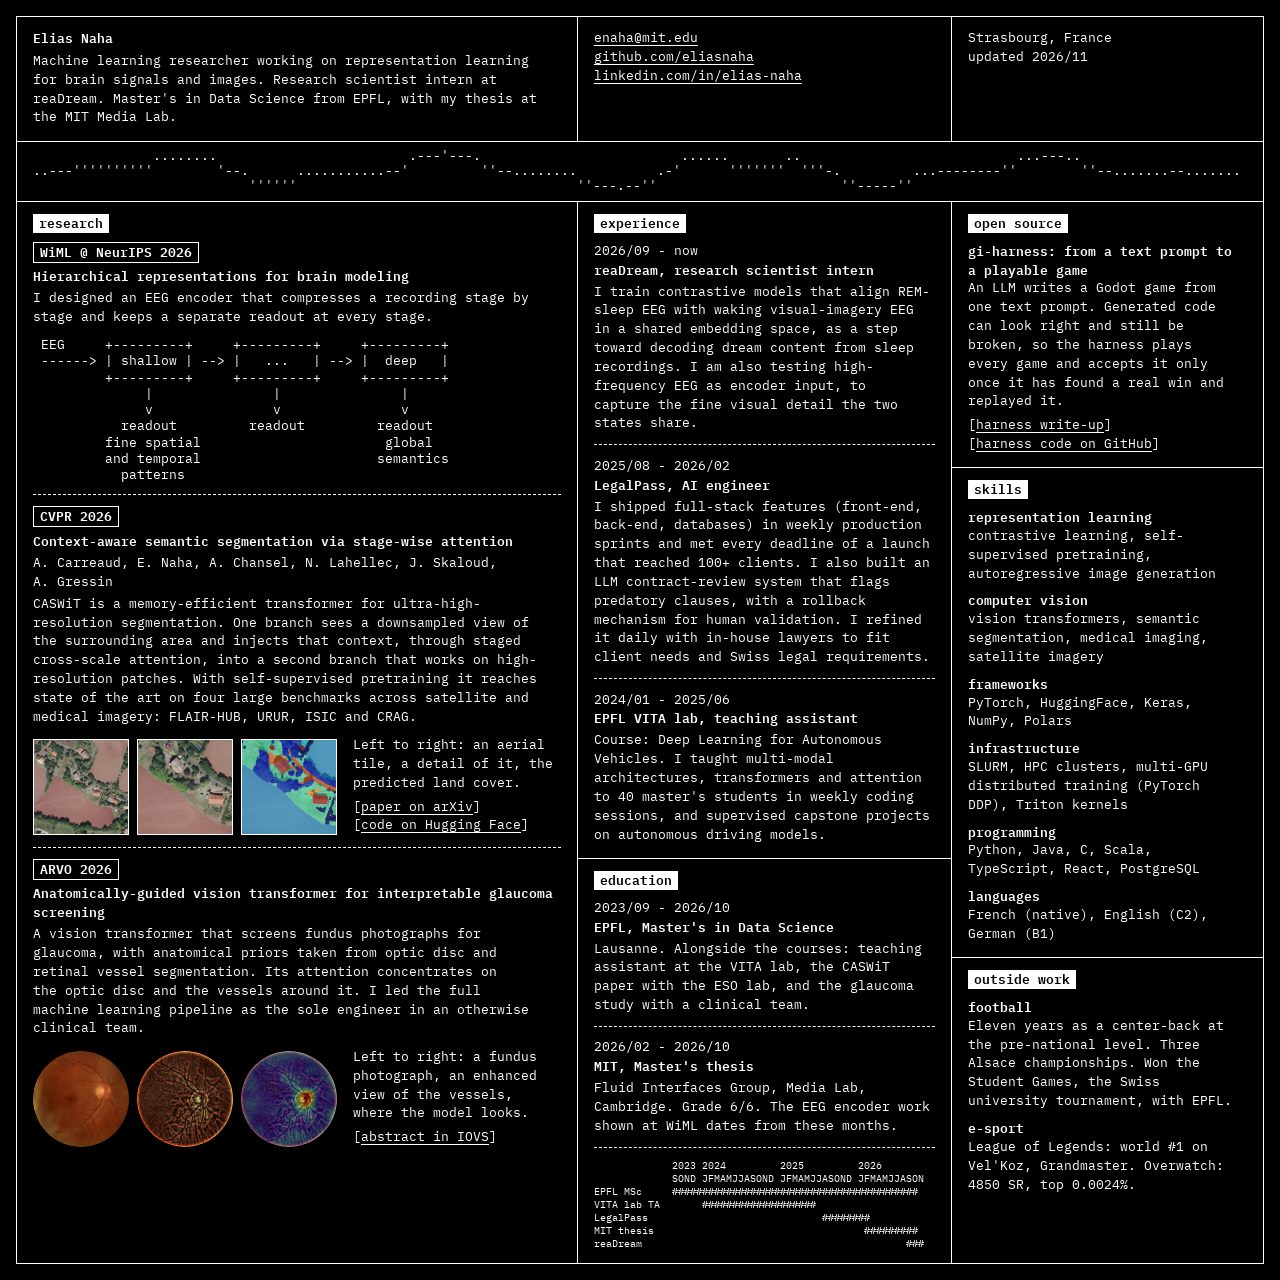
==== commit 85dc1306: "Clarify the page: venues, thesis diagram, timeline, a moving trace - Venues are boxed labels above e" ====
--- a/index.html
+++ b/index.html
@@ -20,148 +20,130 @@
   <link rel="icon" href="favicon-32.png" type="image/png" sizes="32x32">
   <link rel="apple-touch-icon" href="apple-touch-icon.png">
   <link rel="preload" href="assets/fonts/plex-mono-400.woff2" as="font" type="font/woff2" crossorigin>
+  <link rel="preload" href="assets/fonts/plex-mono-600.woff2" as="font" type="font/woff2" crossorigin>
   <link rel="stylesheet" href="assets/site.css">
 </head>
 <body>
 
 <div class="frame">
 
-  <header class="cell head">
-    <div>
+  <header class="cols">
+    <div class="cell">
       <h1>Elias Naha</h1>
       <p>
         Machine learning researcher working on representation learning for
-        brain signals and images. Research scientist intern at reaDream,
-        working toward decoding dream content from sleep EEG. Master's in
-        Data Science from EPFL, with my thesis at the MIT Media Lab.
+        brain signals and images. Research scientist intern at reaDream.
+        Master's in Data Science from EPFL, with my thesis at the MIT Media
+        Lab.
       </p>
     </div>
-    <nav aria-label="Contact">
-      <ul class="plain">
-        <li><a href="mailto:enaha@mit.edu">enaha@mit.edu</a></li>
-        <li><a href="https://github.com/eliasnaha">github.com/eliasnaha</a></li>
-        <li><a href="https://www.linkedin.com/in/elias-naha-607334198/">linkedin.com/in/elias-naha</a></li>
-      </ul>
-    </nav>
-    <p class="aside">Strasbourg, France<br>updated 2026/11</p>
+    <ul class="cell plain" aria-label="Contact">
+      <li><a href="mailto:enaha@mit.edu">enaha@mit.edu</a></li>
+      <li><a href="https://github.com/eliasnaha">github.com/eliasnaha</a></li>
+      <li><a href="https://www.linkedin.com/in/elias-naha-607334198/">linkedin.com/in/elias-naha</a></li>
+    </ul>
+    <p class="cell">Strasbourg, France<br>updated 2026/11</p>
   </header>
 
+  <div class="cell wave" aria-hidden="true">
+<pre data-wave>
+              .--.                                 .-'-.                             .--.
+ .--.      .-'    '-.        .-.      .--.      .-'     '-.       .-.      .-.    .-'    '-.      .--.
+'    '-..-'          '-.  .-'   '-..-'    '-..-'           '-. .-'   '-..-'   '--'          '-..-'    '-
+</pre>
+  </div>
+
   <main class="cols">
 
-  <div class="stack">
-
-    <section class="cell" aria-labelledby="research">
-      <h2 id="research">research</h2>
-
-      <article class="item">
-        <h3>Hierarchical representations for brain modeling</h3>
-        <p>Women in Machine Learning Workshop, NeurIPS 2026</p>
-        <p>
-          I designed an EEG encoder that compresses a recording in stages and
-          keeps a separate readout at each one: fine spatial and temporal
-          patterns in the early stages, global semantics in the deeper ones.
-        </p>
-        <figure class="pyramid">
-          <div class="levels" role="img" aria-label="Three grids of characters. The first is 8 rows by 48 columns and finely textured; the second, 4 by 12, shows the same pattern in coarser blocks; the third is 2 by 3.">
-            <div class="level">
-<pre aria-hidden="true">
-..:.:----=++++=-=--:-+=-=+*%%%##%@@@%*++==-:-::-
-  . :.:--===**+#+**++**+++*#%#+=*#%%#*+===--:.::
-.    .::=-++*###**#*#*++=-*#%#-:=#@@%#*+=-:.:. .
-::::-::---+=*###%%%%%%#+--=*#+:.-+##*+==+=--. .
-=-::--:--=+++#%%#%%%#%%#=-+**+- :++++===++=-:.:.
-**++=--=====+#**#%@@@#%#**=+++:.:-=----==----::-
-**+*+*+=++=++***###**#%##++==-:. ..:...:====+===
-*#**#%#*#+++=++=**#####*###++-.:::.. .:..-==+*=+
+    <div class="stack">
+
+      <section class="cell" aria-labelledby="research">
+        <h2 id="research">research</h2>
+
+        <article class="item">
+          <p class="venue">WiML @ NeurIPS 2026</p>
+          <h3>Hierarchical representations for brain modeling</h3>
+          <p>
+            I designed an EEG encoder that compresses a recording stage by
+            stage and keeps a separate readout at every stage.
+          </p>
+          <figure class="ascii" style="--cols: 52">
+<pre role="img" aria-label="Diagram. An EEG recording enters a chain of encoder stages, from shallow to deep. Each stage has its own readout: fine spatial and temporal patterns at the shallow end, global semantics at the deep end.">
+ EEG     +---------+     +---------+     +---------+
+ ------> | shallow | --> |   ...   | --> |  deep   |
+         +---------+     +---------+     +---------+
+              |               |               |
+              v               v               v
+           readout         readout         readout
+         fine spatial                       global
+         and temporal                      semantics
+           patterns
 </pre>
-              <span>input: 8 channels x 48 samples</span>
-            </div>
-            <div class="level-pair">
-            <div class="level">
-<pre aria-hidden="true">
-.:=+=+*#%*-:
-.:=##*==**-.
-=-=*%%+--==:
-**++##*-..=+
-</pre>
-              <span>stage 1: 4 x 12</span>
-            </div>
-            <div class="level">
-<pre aria-hidden="true">
--+=
-+*-
-</pre>
-              <span>stage 2: 2 x 3</span>
-            </div>
-            </div>
-          </div>
-          <figcaption>
-            A synthetic EEG patch drawn in characters, then averaged twice
-            over 2 channels and 4 samples. The encoder reads out at each scale.
-          </figcaption>
-        </figure>
-      </article>
-
-      <article class="item">
-        <h3>Context-aware semantic segmentation via stage-wise attention</h3>
-        <p>
-          A. Carreaud, E. Naha, A. Chansel, N. Lahellec, J. Skaloud,
-          A. Gressin. CVPR 2026
-        </p>
-        <p>
-          CASWiT is a memory-efficient transformer for ultra-high-resolution
-          images. One branch sees a downsampled view of the surrounding area
-          and passes that context, stage by stage, to a second branch that
-          works on high-resolution patches. With self-supervised pretraining
-          it reaches state of the art on four large benchmarks across
-          satellite and medical imagery: FLAIR-HUB, URUR, ISIC and CRAIG.
-        </p>
-        <figure class="strip">
-          <img src="assets/img/uhr-1.webp" width="720" height="720" loading="lazy" alt="Aerial photograph of farmland with a few houses along a road.">
-          <img src="assets/img/uhr-2.webp" width="720" height="720" loading="lazy" alt="Close-up of the same scene: two houses, a road and a ploughed field.">
-          <img src="assets/img/uhr-3.webp" width="720" height="720" loading="lazy" alt="The close-up colored by predicted land-cover class: buildings, road, vegetation and field.">
-          <figcaption>
-            An aerial tile, a detail of it, and the predicted land cover.
-            <span class="links">
-              [<a href="https://arxiv.org/abs/2601.11310">paper on arXiv</a>]
-              [<a href="https://huggingface.co/collections/heig-vd-geo/caswit">code on Hugging Face</a>]
-            </span>
-          </figcaption>
-        </figure>
-      </article>
-
-      <article class="item">
-        <h3>Anatomically-guided vision transformer for interpretable glaucoma screening</h3>
-        <p>ARVO 2026</p>
-        <p>
-          A vision transformer that screens fundus photographs for glaucoma,
-          with anatomical priors taken from optic disc and retinal vessel
-          segmentation. Its attention concentrates on the optic disc and the
-          vessels around it. I built the full machine learning pipeline as
-          the only engineer on a clinical team.
-        </p>
-        <figure class="strip strip-round">
-          <img src="assets/img/glaucoma-1.webp" width="720" height="720" loading="lazy" alt="Color photograph of a retina, with the optic disc and blood vessels visible.">
-          <img src="assets/img/glaucoma-2.webp" width="720" height="720" loading="lazy" alt="A retina image processed so that the vessels and optic disc stand out.">
-          <img src="assets/img/glaucoma-3.webp" width="720" height="720" loading="lazy" alt="The processed retina with a heat map concentrated on the optic disc.">
-          <figcaption>
-            A fundus photograph, an enhanced view of the vessels, and where
-            the model looks.
-          </figcaption>
-        </figure>
-      </article>
-    </section>
-
-  </div>
-
-  <div class="stack">
-
-    <section class="cell" aria-labelledby="experience">
-      <h2 id="experience">experience</h2>
-
-      <article class="item">
-        <p class="when">2026/09 - now</p>
-        <div>
+          </figure>
+        </article>
+
+        <article class="item">
+          <p class="venue">CVPR 2026</p>
+          <h3>Context-aware semantic segmentation via stage-wise attention</h3>
+          <p>A. Carreaud, E. Naha, A. Chansel, N. Lahellec, J. Skaloud, A. Gressin</p>
+          <p>
+            CASWiT is a memory-efficient transformer for ultra-high-resolution
+            segmentation. One branch sees a downsampled view of the
+            surrounding area and injects that context, through staged
+            cross-scale attention, into a second branch that works on
+            high-resolution patches. With self-supervised pretraining it
+            reaches state of the art on four large benchmarks across satellite
+            and medical imagery: FLAIR-HUB, URUR, ISIC and CRAG.
+          </p>
+          <figure class="strip">
+            <img src="assets/img/uhr-1.webp" width="320" height="320" loading="lazy" alt="Aerial photograph of farmland with a few houses along a road.">
+            <img src="assets/img/uhr-2.webp" width="320" height="320" loading="lazy" alt="Close-up of the same scene: two houses, a road and a plowed field.">
+            <img src="assets/img/uhr-3.webp" width="320" height="320" loading="lazy" alt="The close-up colored by predicted land-cover class: buildings, road, vegetation and field.">
+            <figcaption>
+              Left to right: an aerial tile, a detail of it, the predicted
+              land cover.
+              <span class="links">
+                <a href="https://arxiv.org/abs/2601.11310">paper on arXiv</a>
+                <a href="https://huggingface.co/collections/heig-vd-geo/caswit">code on Hugging Face</a>
+              </span>
+            </figcaption>
+          </figure>
+        </article>
+
+        <article class="item">
+          <p class="venue">ARVO 2026</p>
+          <h3>Anatomically-guided vision transformer for interpretable glaucoma screening</h3>
+          <p>
+            A vision transformer that screens fundus photographs for glaucoma,
+            with anatomical priors taken from optic disc and retinal vessel
+            segmentation. Its attention concentrates on the optic disc and the
+            vessels around it. I led the full machine learning pipeline as the
+            sole engineer in an otherwise clinical team.
+          </p>
+          <figure class="strip strip-round">
+            <img src="assets/img/glaucoma-1.webp" width="320" height="320" loading="lazy" alt="Color photograph of a retina, with the optic disc and blood vessels visible.">
+            <img src="assets/img/glaucoma-2.webp" width="320" height="320" loading="lazy" alt="A retina image processed so that the vessels and optic disc stand out.">
+            <img src="assets/img/glaucoma-3.webp" width="320" height="320" loading="lazy" alt="The processed retina with a heat map concentrated on the optic disc.">
+            <figcaption>
+              Left to right: a fundus photograph, an enhanced view of the
+              vessels, where the model looks.
+              <span class="links">
+                <a href="https://iovs.arvojournals.org/article.aspx?articleid=2812067">abstract in IOVS</a>
+              </span>
+            </figcaption>
+          </figure>
+        </article>
+      </section>
+
+    </div>
+
+    <div class="stack">
+
+      <section class="cell" aria-labelledby="experience">
+        <h2 id="experience">experience</h2>
+
+        <article class="item">
+          <p>2026/09 - now</p>
           <h3>reaDream, research scientist intern</h3>
           <p>
             I train contrastive models that align REM-sleep EEG with waking
@@ -170,119 +152,149 @@
             high-frequency EEG as encoder input, to capture the fine visual
             detail the two states share.
           </p>
-        </div>
-      </article>
-
-      <article class="item">
-        <p class="when">2025/08 - 2026/02</p>
-        <div>
+        </article>
+
+        <article class="item">
+          <p>2025/08 - 2026/02</p>
           <h3>LegalPass, AI engineer</h3>
           <p>
-            I shipped full-stack features in weekly production sprints
-            through a launch that reached more than 100 clients, and built an
-            LLM contract-review system that flags predatory clauses, with a
-            rollback mechanism for human validation, refined daily with
-            in-house lawyers to fit client needs and Swiss legal requirements.
-          </p>
-        </div>
-      </article>
-
-      <article class="item">
-        <p class="when">2024/01 - 2025/06</p>
-        <div>
-          <h3>VITA lab, EPFL, teaching assistant</h3>
-          <p>
-            Deep Learning for Autonomous Vehicles. I taught multi-modal
-            architectures, transformers and attention to 40 master's students
-            in weekly coding sessions, and supervised capstone projects on
-            autonomous driving models.
-          </p>
-        </div>
-      </article>
-    </section>
-
-    <section class="cell" aria-labelledby="education">
-      <h2 id="education">education</h2>
-
-      <article class="entry">
-        <p class="when">2023/09 - 2026/10</p>
-        <div>
+            I shipped full-stack features (front-end, back-end, databases) in
+            weekly production sprints and met every deadline of a launch that
+            reached 100+ clients. I also built an LLM contract-review system
+            that flags predatory clauses, with a rollback mechanism for human
+            validation. I refined it daily with in-house lawyers to fit client
+            needs and Swiss legal requirements.
+          </p>
+        </article>
+
+        <article class="item">
+          <p>2024/01 - 2025/06</p>
+          <h3>EPFL VITA lab, teaching assistant</h3>
+          <p>
+            Course: Deep Learning for Autonomous Vehicles. I taught
+            multi-modal architectures, transformers and attention to 40
+            master's students in weekly coding sessions, and supervised
+            capstone projects on autonomous driving models.
+          </p>
+        </article>
+      </section>
+
+      <section class="cell" aria-labelledby="education">
+        <h2 id="education">education</h2>
+
+        <article class="item">
+          <p>2023/09 - 2026/10</p>
           <h3>EPFL, Master's in Data Science</h3>
-        </div>
-      </article>
-
-      <article class="entry">
-        <p class="when">2026/02 - 2026/10</p>
-        <div>
+          <p>
+            Lausanne. Alongside the courses: teaching assistant at the VITA
+            lab, the CASWiT paper with the ESO lab, and the glaucoma study
+            with a clinical team.
+          </p>
+        </article>
+
+        <article class="item">
+          <p>2026/02 - 2026/10</p>
           <h3>MIT, Master's thesis</h3>
-          <p>Fluid Interfaces group, Media Lab. Grade 6/6.</p>
-        </div>
-      </article>
-    </section>
-
-  </div>
-
-  <div class="stack">
-
-    <section class="cell" aria-labelledby="open-source">
-      <h2 id="open-source">open source</h2>
-
-      <article>
-        <h3>A harness that proves generated games are playable</h3>
-        <p>
-          It turns a text prompt into a Godot game, then certifies the game
-          by finding a winning play and replaying it. In six days it
-          certified 169 games.
-          <span class="links">
-            [<a href="blog/game-harness/">harness write-up</a>]
-            [<a href="https://github.com/eliasnaha/gi-harness">harness code on GitHub</a>]
-          </span>
-        </p>
-      </article>
-    </section>
-
-    <section class="cell" aria-labelledby="skills">
-      <h2 id="skills">skills</h2>
-
-      <dl class="pairs">
-        <div class="entry">
-          <dt>learning</dt>
-          <dd>contrastive learning, self-supervised pretraining, autoregressive image generation</dd>
-        </div>
-        <div class="entry">
-          <dt>vision</dt>
-          <dd>vision transformers, semantic segmentation, medical and satellite imagery</dd>
-        </div>
-        <div class="entry">
-          <dt>training</dt>
-          <dd>PyTorch, HuggingFace, multi-GPU DDP on SLURM clusters, Triton kernels</dd>
-        </div>
-        <div class="entry">
-          <dt>code</dt>
-          <dd>Python, Java, C, Scala, TypeScript, React, PostgreSQL, NumPy, Polars</dd>
-        </div>
-        <div class="entry">
-          <dt>languages</dt>
-          <dd>French (native), English (C2), German (B1)</dd>
-        </div>
-      </dl>
-    </section>
-
-    <section class="cell" aria-labelledby="outside">
-      <h2 id="outside">outside work</h2>
-      <p>
-        Football for eleven years as a center-back at the pre-national level:
-        three Alsace championships, then the Swiss university Student Games
-        with EPFL. In games, ranked first in the world on Vel'Koz in League
-        of Legends, and a skill rating of 4850 in Overwatch.
-      </p>
-    </section>
-
-  </div>
+          <p>
+            Fluid Interfaces Group, Media Lab, Cambridge. Grade 6/6. The EEG
+            encoder work shown at WiML dates from these months.
+          </p>
+        </article>
+
+        <figure class="item ascii" style="--cols: 55">
+<pre role="img" aria-label="Timeline, 2023 to 2026. EPFL Master's: September 2023 to October 2026. VITA lab teaching assistant: January 2024 to June 2025. LegalPass: August 2025 to February 2026. MIT thesis: February to October 2026. reaDream: since September 2026.">
+             2023 2024         2025         2026
+             SOND JFMAMJJASOND JFMAMJJASOND JFMAMJJASON
+EPFL MSc     #########################################
+VITA lab TA       ###################
+LegalPass                             ########
+MIT thesis                                   #########
+reaDream                                            ###
+</pre>
+        </figure>
+      </section>
+
+    </div>
+
+    <div class="stack">
+
+      <section class="cell" aria-labelledby="open-source">
+        <h2 id="open-source">open source</h2>
+
+        <article>
+          <h3>gi-harness: from a text prompt to a playable game</h3>
+          <p>
+            An LLM writes a Godot game from one text prompt. Generated code
+            can look right and still be broken, so the harness plays every
+            game and accepts it only once it has found a real win and
+            replayed it.
+          </p>
+          <p class="links">
+            <a href="blog/game-harness/">harness write-up</a>
+            <a href="https://github.com/eliasnaha/gi-harness">harness code on GitHub</a>
+          </p>
+        </article>
+      </section>
+
+      <section class="cell" aria-labelledby="skills">
+        <h2 id="skills">skills</h2>
+
+        <dl>
+          <div class="entry">
+            <dt>representation learning</dt>
+            <dd>contrastive learning, self-supervised pretraining, autoregressive image generation</dd>
+          </div>
+          <div class="entry">
+            <dt>computer vision</dt>
+            <dd>vision transformers, semantic segmentation, medical imaging, satellite imagery</dd>
+          </div>
+          <div class="entry">
+            <dt>frameworks</dt>
+            <dd>PyTorch, HuggingFace, Keras, NumPy, Polars</dd>
+          </div>
+          <div class="entry">
+            <dt>infrastructure</dt>
+            <dd>SLURM, HPC clusters, multi-GPU distributed training (PyTorch DDP), Triton kernels</dd>
+          </div>
+          <div class="entry">
+            <dt>programming</dt>
+            <dd>Python, Java, C, Scala, TypeScript, React, PostgreSQL</dd>
+          </div>
+          <div class="entry">
+            <dt>languages</dt>
+            <dd>French (native), English (C2), German (B1)</dd>
+          </div>
+        </dl>
+      </section>
+
+      <section class="cell" aria-labelledby="outside">
+        <h2 id="outside">outside work</h2>
+
+        <dl>
+          <div class="entry">
+            <dt>football</dt>
+            <dd>
+              Eleven years as a center-back at the pre-national level. Three
+              Alsace championships. Won the Student Games, the Swiss
+              university tournament, with EPFL.
+            </dd>
+          </div>
+          <div class="entry">
+            <dt>e-sport</dt>
+            <dd>
+              League of Legends: world #1 on Vel'Koz, Grandmaster. Overwatch:
+              4850 SR, top 0.0024%.
+            </dd>
+          </div>
+        </dl>
+      </section>
+
+    </div>
 
   </main>
 
 </div>
 
+<script src="assets/wave.js" defer></script>
 </body>
 </html>
--- a/assets/site.css
+++ b/assets/site.css
@@ -1,5 +1,5 @@
 /* Two colours only: black and white. Hierarchy comes from weight, inverse
-   video and rules, never from grey. Photographs keep their own colours. */
+   video, boxes and rules, never from grey. Photographs keep their own colours. */
 
 @font-face {
   font-family: "Plex Mono";
@@ -20,6 +20,7 @@
 :root {
   --black: #000;
   --white: #fff;
+  --pad: 1rem;
   color-scheme: dark;
 }
 
@@ -40,7 +41,7 @@
   color: var(--white);
   font-family: "Plex Mono", ui-monospace, "SF Mono", Menlo, Consolas, monospace;
   font-size: 0.8125rem;
-  line-height: 1.5;
+  line-height: 1.45;
 }
 
 h1,
@@ -63,6 +64,11 @@
   font-weight: 600;
 }
 
+p,
+dd {
+  text-wrap: pretty;
+}
+
 ::selection {
   background: var(--white);
   color: var(--black);
@@ -86,10 +92,12 @@
 }
 
 /* The frame is a white sheet showing through 1px gaps between black cells:
-   that is what draws the grid lines. */
+   that is what draws the grid lines. The header and the body share the same
+   three columns, so their rules line up. */
 
 .frame {
   display: grid;
+  grid-template-columns: minmax(0, 1fr);
   gap: 1px;
   max-width: 88rem;
   margin: 0 auto;
@@ -99,7 +107,7 @@
 
 .cols {
   display: grid;
-  grid-template-columns: minmax(0, 6fr) minmax(0, 3.4fr) minmax(0, 2.6fr);
+  grid-template-columns: minmax(0, 5.4fr) minmax(0, 3.6fr) minmax(0, 3fr);
   gap: 1px;
 }
 
@@ -110,7 +118,7 @@
 }
 
 .cell {
-  padding: 0.9rem 1.1rem 1.05rem;
+  padding: 0.75rem var(--pad) 0.85rem;
   background: var(--black);
 }
 
@@ -118,21 +126,11 @@
   flex: 1;
 }
 
-/* Who, how to reach me, where. */
-
-.head {
-  display: grid;
-  grid-template-columns: minmax(0, 1fr) auto auto;
-  gap: 0.6rem 5ch;
-}
-
-.head div p {
-  max-width: 86ch;
-  margin-top: 0.3rem;
+h1 + p {
+  margin-top: 0.25rem;
 }
 
 .plain {
-  padding: 0;
   list-style: none;
 }
 
@@ -140,72 +138,106 @@
 
 h2 {
   display: inline-block;
-  margin-bottom: 0.7rem;
+  margin-bottom: 0.55rem;
   padding: 0 0.75ch;
   background: var(--white);
   color: var(--black);
 }
 
+/* Items inside a section are separated by a dashed rule. */
+
 .item + .item {
-  margin-top: 0.8rem;
-  padding-top: 0.8rem;
+  margin-top: 0.7rem;
+  padding-top: 0.7rem;
   border-top: 1px dashed var(--white);
 }
 
+.item h3 + p,
 .item p + p {
-  margin-top: 0.35rem;
+  margin-top: 0.2rem;
 }
 
 .entry + .entry {
-  margin-top: 0.55rem;
-}
+  margin-top: 0.5rem;
+}
+
+/* Where a paper appeared: a boxed label above its title. */
+
+.venue {
+  display: inline-block;
+  margin-bottom: 0.3rem;
+  padding: 0 0.75ch;
+  border: 1px solid var(--white);
+  font-weight: 600;
+}
+
+.venue + h3 {
+  display: block;
+}
+
+/* Action links are drawn as [bracketed] words and never break in the middle. */
 
 .links {
-  display: block;
-  margin-top: 0.3rem;
-}
-
-/* The thesis figure: three grids of characters, each smaller than the last. */
-
-.pyramid {
-  margin-top: 0.7rem;
-}
-
-.levels {
   display: flex;
   flex-wrap: wrap;
-  align-items: flex-start;
-  gap: 0.75rem 3ch;
-}
-
-.level pre {
+  gap: 0 1.5ch;
+  margin-top: 0.3rem;
+}
+
+.links a {
+  white-space: nowrap;
+}
+
+.links a::before,
+.links a::after {
+  display: inline-block;
+}
+
+.links a::before {
+  content: "[" / "";
+}
+
+.links a::after {
+  content: "]" / "";
+}
+
+/* Drawings made of characters. Each one says how many columns wide it is
+   (--cols); where its cell is narrower than that, the type shrinks just
+   enough for every line to fit. A Plex Mono character is 0.6em wide. */
+
+.ascii {
+  container-type: inline-size;
+  margin-top: 0.6rem;
+  overflow: hidden;
+}
+
+.ascii pre {
   font: inherit;
-  line-height: 1.2;
-}
-
-.level-pair {
-  display: flex;
-  flex-direction: column;
-  gap: 0.6rem;
-}
-
-.level span {
-  display: block;
-  margin-top: 0.3rem;
-}
-
-.pyramid figcaption {
-  margin-top: 0.5rem;
+  font-size: min(1em, calc(100cqw / (var(--cols) * 0.6)));
+  line-height: 1.25;
+}
+
+/* The strip under the header: a slow trace drawn by assets/wave.js. */
+
+.wave {
+  padding-block: 0.45rem;
+}
+
+.wave pre {
+  height: 3.45em;
+  overflow: hidden;
+  font: inherit;
+  line-height: 1.15;
 }
 
 /* Photographs, in their own colours. */
 
 .strip {
   display: grid;
-  grid-template-columns: repeat(3, 7rem) minmax(0, 1fr);
+  grid-template-columns: repeat(3, 6rem) minmax(0, 1fr);
   gap: 0.5rem;
   align-items: end;
-  margin-top: 0.7rem;
+  margin-top: 0.6rem;
 }
 
 .strip img {
@@ -226,67 +258,73 @@
   padding-left: 1ch;
 }
 
-/* Two columns on mid-sized screens: research beside everything else. */
+/* Two columns on mid-sized screens: the first block beside the other two. */
 
 @media (max-width: 75rem) {
   .cols {
     grid-template-columns: minmax(0, 3fr) minmax(0, 2fr);
   }
 
-  .cols > .stack:first-child {
+  .cols > :first-child {
     grid-row: 1 / span 2;
   }
-
-  .cols > .stack:not(:last-child) > .cell:last-child {
-    flex: 0 1 auto;
-  }
-
-  .cols > .stack:first-child > .cell:last-child {
-    flex: 1;
-  }
-}
-
-/* One column on small screens. */
-
-@media (max-width: 52rem) {
-  .cols {
-    grid-template-columns: minmax(0, 1fr);
-  }
-
-  .cols > .stack:first-child {
-    grid-row: auto;
-  }
-
-  .head {
-    grid-template-columns: minmax(0, 1fr) auto;
-  }
-
-  .head div {
-    grid-column: 1 / -1;
-  }
-}
-
-@media (max-width: 36rem) {
-  body {
-    padding: 0.5rem;
-  }
-
-  .cell {
-    padding: 0.85rem 0.85rem 1rem;
-  }
-
+}
+
+@media (max-width: 62rem) {
   .strip {
-    grid-template-columns: repeat(3, minmax(0, 1fr));
+    grid-template-columns: repeat(3, 6rem);
   }
 
   .strip figcaption {
     grid-column: 1 / -1;
     padding-left: 0;
   }
-
-  /* The widest grid of characters is 48 columns: shrink it to fit. */
-
-  .level pre {
-    font-size: min(1em, 1.95vw);
-  }
-}
+}
+
+/* One column on small screens. */
+
+@media (max-width: 44rem) {
+  :root {
+    --pad: 0.85rem;
+  }
+
+  body {
+    padding: 0.5rem;
+  }
+
+  .cols {
+    grid-template-columns: minmax(0, 1fr);
+  }
+
+  .cols > :first-child {
+    grid-row: auto;
+  }
+
+  .strip {
+    grid-template-columns: repeat(3, minmax(0, 1fr));
+  }
+}
+
+/* Larger tap areas on touch screens only, so the desktop stays dense. */
+
+@media (pointer: coarse) {
+  .plain a,
+  .links a {
+    display: inline-block;
+    padding-block: 0.4rem;
+  }
+}
+
+/* On paper: black on white, same grid. */
+
+@media print {
+  :root {
+    --black: #fff;
+    --white: #000;
+    color-scheme: light;
+  }
+
+  body {
+    padding: 0;
+  }
+}
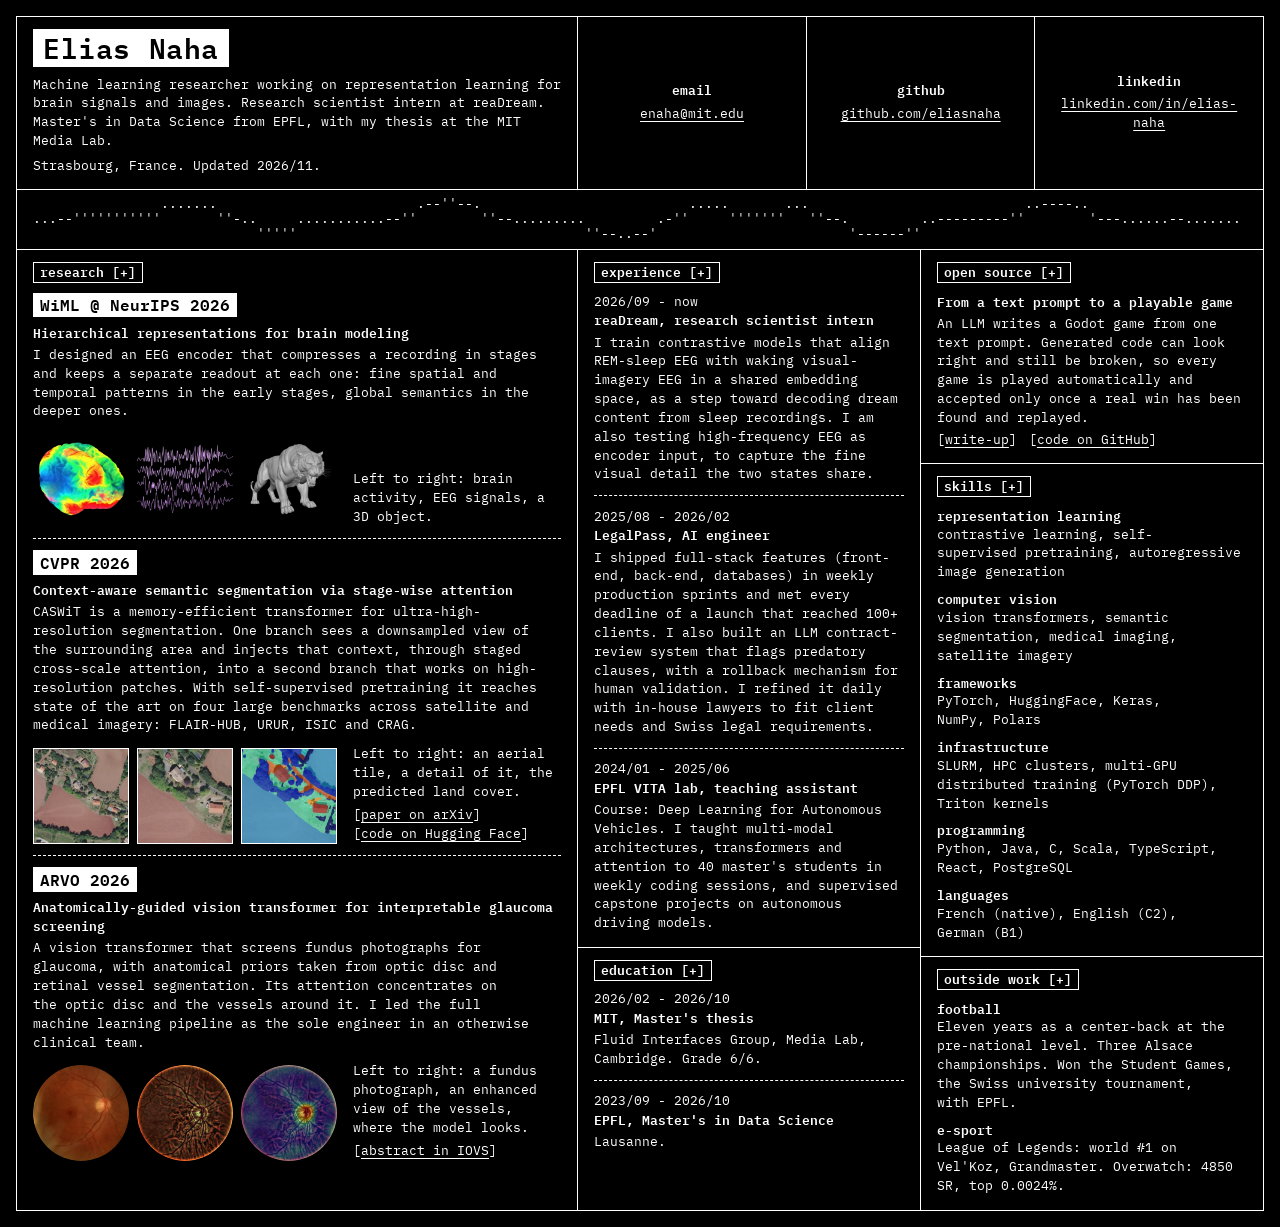
==== commit 9108128a: "Open one section at a time; bring the name and the venues forward - Section labels are buttons: [+] " ====
--- a/index.html
+++ b/index.html
@@ -25,9 +25,9 @@
 </head>
 <body>
 
-<div class="frame">
-
-  <header class="cols">
+<div class="frame" data-frame>
+
+  <header class="top">
     <div class="cell">
       <h1>Elias Naha</h1>
       <p>
@@ -36,13 +36,22 @@
         Master's in Data Science from EPFL, with my thesis at the MIT Media
         Lab.
       </p>
-    </div>
-    <ul class="cell plain" aria-label="Contact">
-      <li><a href="mailto:enaha@mit.edu">enaha@mit.edu</a></li>
-      <li><a href="https://github.com/eliasnaha">github.com/eliasnaha</a></li>
-      <li><a href="https://www.linkedin.com/in/elias-naha-607334198/">linkedin.com/in/elias-naha</a></li>
+      <p>Strasbourg, France. Updated 2026/11.</p>
+    </div>
+    <ul class="contacts" aria-label="Contact">
+      <li class="cell">
+        <span>email</span>
+        <a href="mailto:enaha@mit.edu">enaha@mit.edu</a>
+      </li>
+      <li class="cell">
+        <span>github</span>
+        <a href="https://github.com/eliasnaha">github.com/eliasnaha</a>
+      </li>
+      <li class="cell">
+        <span>linkedin</span>
+        <a href="https://www.linkedin.com/in/elias-naha-607334198/">linkedin.com/in/elias-naha</a>
+      </li>
     </ul>
-    <p class="cell">Strasbourg, France<br>updated 2026/11</p>
   </header>
 
   <div class="cell wave" aria-hidden="true">
@@ -57,189 +66,179 @@
 
     <div class="stack">
 
-      <section class="cell" aria-labelledby="research">
-        <h2 id="research">research</h2>
-
-        <article class="item">
-          <p class="venue">WiML @ NeurIPS 2026</p>
-          <h3>Hierarchical representations for brain modeling</h3>
-          <p>
-            I designed an EEG encoder that compresses a recording stage by
-            stage and keeps a separate readout at every stage.
-          </p>
-          <figure class="ascii" style="--cols: 52">
-<pre role="img" aria-label="Diagram. An EEG recording enters a chain of encoder stages, from shallow to deep. Each stage has its own readout: fine spatial and temporal patterns at the shallow end, global semantics at the deep end.">
- EEG     +---------+     +---------+     +---------+
- ------> | shallow | --> |   ...   | --> |  deep   |
-         +---------+     +---------+     +---------+
-              |               |               |
-              v               v               v
-           readout         readout         readout
-         fine spatial                       global
-         and temporal                      semantics
-           patterns
-</pre>
-          </figure>
-        </article>
-
-        <article class="item">
-          <p class="venue">CVPR 2026</p>
-          <h3>Context-aware semantic segmentation via stage-wise attention</h3>
-          <p>A. Carreaud, E. Naha, A. Chansel, N. Lahellec, J. Skaloud, A. Gressin</p>
-          <p>
-            CASWiT is a memory-efficient transformer for ultra-high-resolution
-            segmentation. One branch sees a downsampled view of the
-            surrounding area and injects that context, through staged
-            cross-scale attention, into a second branch that works on
-            high-resolution patches. With self-supervised pretraining it
-            reaches state of the art on four large benchmarks across satellite
-            and medical imagery: FLAIR-HUB, URUR, ISIC and CRAG.
-          </p>
-          <figure class="strip">
-            <img src="assets/img/uhr-1.webp" width="320" height="320" loading="lazy" alt="Aerial photograph of farmland with a few houses along a road.">
-            <img src="assets/img/uhr-2.webp" width="320" height="320" loading="lazy" alt="Close-up of the same scene: two houses, a road and a plowed field.">
-            <img src="assets/img/uhr-3.webp" width="320" height="320" loading="lazy" alt="The close-up colored by predicted land-cover class: buildings, road, vegetation and field.">
-            <figcaption>
-              Left to right: an aerial tile, a detail of it, the predicted
-              land cover.
-              <span class="links">
-                <a href="https://arxiv.org/abs/2601.11310">paper on arXiv</a>
-                <a href="https://huggingface.co/collections/heig-vd-geo/caswit">code on Hugging Face</a>
-              </span>
-            </figcaption>
-          </figure>
-        </article>
-
-        <article class="item">
-          <p class="venue">ARVO 2026</p>
-          <h3>Anatomically-guided vision transformer for interpretable glaucoma screening</h3>
-          <p>
-            A vision transformer that screens fundus photographs for glaucoma,
-            with anatomical priors taken from optic disc and retinal vessel
-            segmentation. Its attention concentrates on the optic disc and the
-            vessels around it. I led the full machine learning pipeline as the
-            sole engineer in an otherwise clinical team.
-          </p>
-          <figure class="strip strip-round">
-            <img src="assets/img/glaucoma-1.webp" width="320" height="320" loading="lazy" alt="Color photograph of a retina, with the optic disc and blood vessels visible.">
-            <img src="assets/img/glaucoma-2.webp" width="320" height="320" loading="lazy" alt="A retina image processed so that the vessels and optic disc stand out.">
-            <img src="assets/img/glaucoma-3.webp" width="320" height="320" loading="lazy" alt="The processed retina with a heat map concentrated on the optic disc.">
-            <figcaption>
-              Left to right: a fundus photograph, an enhanced view of the
-              vessels, where the model looks.
-              <span class="links">
-                <a href="https://iovs.arvojournals.org/article.aspx?articleid=2812067">abstract in IOVS</a>
-              </span>
-            </figcaption>
-          </figure>
-        </article>
+      <section class="cell" id="research" data-section aria-labelledby="research-label">
+        <h2 id="research-label">research</h2>
+        <div class="items">
+
+          <article class="item">
+            <p class="venue">WiML @ NeurIPS 2026</p>
+            <h3>Hierarchical representations for brain modeling</h3>
+            <p>
+              I designed an EEG encoder that compresses a recording in stages
+              and keeps a separate readout at each one: fine spatial and
+              temporal patterns in the early stages, global semantics in the
+              deeper ones.
+            </p>
+            <figure class="strip strip-plain">
+              <img src="assets/img/brain-1.webp" width="320" height="320" loading="lazy" alt="A brain surface colored by activity, from blue to red.">
+              <img src="assets/img/brain-2.webp" width="320" height="320" loading="lazy" alt="Four EEG traces.">
+              <img src="assets/img/brain-3.webp" width="320" height="320" loading="lazy" alt="A 3D model of a tiger.">
+              <figcaption>
+                Left to right: brain activity, EEG signals, a 3D object.
+              </figcaption>
+            </figure>
+          </article>
+
+          <article class="item">
+            <p class="venue">CVPR 2026</p>
+            <h3>Context-aware semantic segmentation via stage-wise attention</h3>
+            <p>
+              CASWiT is a memory-efficient transformer for
+              ultra-high-resolution segmentation. One branch sees a
+              downsampled view of the surrounding area and injects that
+              context, through staged cross-scale attention, into a second
+              branch that works on high-resolution patches. With
+              self-supervised pretraining it reaches state of the art on four
+              large benchmarks across satellite and medical imagery:
+              FLAIR-HUB, URUR, ISIC and CRAG.
+            </p>
+            <figure class="strip">
+              <img src="assets/img/uhr-1.webp" width="320" height="320" loading="lazy" alt="Aerial photograph of farmland with a few houses along a road.">
+              <img src="assets/img/uhr-2.webp" width="320" height="320" loading="lazy" alt="Close-up of the same scene: two houses, a road and a plowed field.">
+              <img src="assets/img/uhr-3.webp" width="320" height="320" loading="lazy" alt="The close-up colored by predicted land-cover class: buildings, road, vegetation and field.">
+              <figcaption>
+                Left to right: an aerial tile, a detail of it, the predicted
+                land cover.
+                <span class="links">
+                  <a href="https://arxiv.org/abs/2601.11310">paper on arXiv</a>
+                  <a href="https://huggingface.co/collections/heig-vd-geo/caswit">code on Hugging Face</a>
+                </span>
+              </figcaption>
+            </figure>
+          </article>
+
+          <article class="item">
+            <p class="venue">ARVO 2026</p>
+            <h3>Anatomically-guided vision transformer for interpretable glaucoma screening</h3>
+            <p>
+              A vision transformer that screens fundus photographs for
+              glaucoma, with anatomical priors taken from optic disc and
+              retinal vessel segmentation. Its attention concentrates on the
+              optic disc and the vessels around it. I led the full machine
+              learning pipeline as the sole engineer in an otherwise clinical
+              team.
+            </p>
+            <figure class="strip strip-round">
+              <img src="assets/img/glaucoma-1.webp" width="320" height="320" loading="lazy" alt="Color photograph of a retina, with the optic disc and blood vessels visible.">
+              <img src="assets/img/glaucoma-2.webp" width="320" height="320" loading="lazy" alt="A retina image processed so that the vessels and optic disc stand out.">
+              <img src="assets/img/glaucoma-3.webp" width="320" height="320" loading="lazy" alt="The processed retina with a heat map concentrated on the optic disc.">
+              <figcaption>
+                Left to right: a fundus photograph, an enhanced view of the
+                vessels, where the model looks.
+                <span class="links">
+                  <a href="https://iovs.arvojournals.org/article.aspx?articleid=2812067">abstract in IOVS</a>
+                </span>
+              </figcaption>
+            </figure>
+          </article>
+
+        </div>
       </section>
 
     </div>
 
     <div class="stack">
 
-      <section class="cell" aria-labelledby="experience">
-        <h2 id="experience">experience</h2>
-
-        <article class="item">
-          <p>2026/09 - now</p>
-          <h3>reaDream, research scientist intern</h3>
-          <p>
-            I train contrastive models that align REM-sleep EEG with waking
-            visual-imagery EEG in a shared embedding space, as a step toward
-            decoding dream content from sleep recordings. I am also testing
-            high-frequency EEG as encoder input, to capture the fine visual
-            detail the two states share.
-          </p>
-        </article>
-
-        <article class="item">
-          <p>2025/08 - 2026/02</p>
-          <h3>LegalPass, AI engineer</h3>
-          <p>
-            I shipped full-stack features (front-end, back-end, databases) in
-            weekly production sprints and met every deadline of a launch that
-            reached 100+ clients. I also built an LLM contract-review system
-            that flags predatory clauses, with a rollback mechanism for human
-            validation. I refined it daily with in-house lawyers to fit client
-            needs and Swiss legal requirements.
-          </p>
-        </article>
-
-        <article class="item">
-          <p>2024/01 - 2025/06</p>
-          <h3>EPFL VITA lab, teaching assistant</h3>
-          <p>
-            Course: Deep Learning for Autonomous Vehicles. I taught
-            multi-modal architectures, transformers and attention to 40
-            master's students in weekly coding sessions, and supervised
-            capstone projects on autonomous driving models.
-          </p>
-        </article>
-      </section>
-
-      <section class="cell" aria-labelledby="education">
-        <h2 id="education">education</h2>
-
-        <article class="item">
-          <p>2023/09 - 2026/10</p>
-          <h3>EPFL, Master's in Data Science</h3>
-          <p>
-            Lausanne. Alongside the courses: teaching assistant at the VITA
-            lab, the CASWiT paper with the ESO lab, and the glaucoma study
-            with a clinical team.
-          </p>
-        </article>
-
-        <article class="item">
-          <p>2026/02 - 2026/10</p>
-          <h3>MIT, Master's thesis</h3>
-          <p>
-            Fluid Interfaces Group, Media Lab, Cambridge. Grade 6/6. The EEG
-            encoder work shown at WiML dates from these months.
-          </p>
-        </article>
-
-        <figure class="item ascii" style="--cols: 55">
-<pre role="img" aria-label="Timeline, 2023 to 2026. EPFL Master's: September 2023 to October 2026. VITA lab teaching assistant: January 2024 to June 2025. LegalPass: August 2025 to February 2026. MIT thesis: February to October 2026. reaDream: since September 2026.">
-             2023 2024         2025         2026
-             SOND JFMAMJJASOND JFMAMJJASOND JFMAMJJASON
-EPFL MSc     #########################################
-VITA lab TA       ###################
-LegalPass                             ########
-MIT thesis                                   #########
-reaDream                                            ###
-</pre>
-        </figure>
+      <section class="cell" id="experience" data-section aria-labelledby="experience-label">
+        <h2 id="experience-label">experience</h2>
+        <div class="items">
+
+          <article class="item">
+            <p>2026/09 - now</p>
+            <h3>reaDream, research scientist intern</h3>
+            <p>
+              I train contrastive models that align REM-sleep EEG with waking
+              visual-imagery EEG in a shared embedding space, as a step toward
+              decoding dream content from sleep recordings. I am also testing
+              high-frequency EEG as encoder input, to capture the fine visual
+              detail the two states share.
+            </p>
+          </article>
+
+          <article class="item">
+            <p>2025/08 - 2026/02</p>
+            <h3>LegalPass, AI engineer</h3>
+            <p>
+              I shipped full-stack features (front-end, back-end, databases)
+              in weekly production sprints and met every deadline of a launch
+              that reached 100+ clients. I also built an LLM contract-review
+              system that flags predatory clauses, with a rollback mechanism
+              for human validation. I refined it daily with in-house lawyers
+              to fit client needs and Swiss legal requirements.
+            </p>
+          </article>
+
+          <article class="item">
+            <p>2024/01 - 2025/06</p>
+            <h3>EPFL VITA lab, teaching assistant</h3>
+            <p>
+              Course: Deep Learning for Autonomous Vehicles. I taught
+              multi-modal architectures, transformers and attention to 40
+              master's students in weekly coding sessions, and supervised
+              capstone projects on autonomous driving models.
+            </p>
+          </article>
+
+        </div>
+      </section>
+
+      <section class="cell" id="education" data-section aria-labelledby="education-label">
+        <h2 id="education-label">education</h2>
+        <div class="items">
+
+          <article class="item">
+            <p>2026/02 - 2026/10</p>
+            <h3>MIT, Master's thesis</h3>
+            <p>Fluid Interfaces Group, Media Lab, Cambridge. Grade 6/6.</p>
+          </article>
+
+          <article class="item">
+            <p>2023/09 - 2026/10</p>
+            <h3>EPFL, Master's in Data Science</h3>
+            <p>Lausanne.</p>
+          </article>
+
+        </div>
       </section>
 
     </div>
 
     <div class="stack">
 
-      <section class="cell" aria-labelledby="open-source">
-        <h2 id="open-source">open source</h2>
-
-        <article>
-          <h3>gi-harness: from a text prompt to a playable game</h3>
-          <p>
-            An LLM writes a Godot game from one text prompt. Generated code
-            can look right and still be broken, so the harness plays every
-            game and accepts it only once it has found a real win and
-            replayed it.
-          </p>
-          <p class="links">
-            <a href="blog/game-harness/">harness write-up</a>
-            <a href="https://github.com/eliasnaha/gi-harness">harness code on GitHub</a>
-          </p>
-        </article>
-      </section>
-
-      <section class="cell" aria-labelledby="skills">
-        <h2 id="skills">skills</h2>
-
-        <dl>
+      <section class="cell" id="open-source" data-section aria-labelledby="open-source-label">
+        <h2 id="open-source-label">open source</h2>
+        <div class="items">
+
+          <article class="item">
+            <h3>From a text prompt to a playable game</h3>
+            <p>
+              An LLM writes a Godot game from one text prompt. Generated code
+              can look right and still be broken, so every game is played
+              automatically and accepted only once a real win has been found
+              and replayed.
+            </p>
+            <p class="links">
+              <a href="blog/game-harness/">write-up</a>
+              <a href="https://github.com/eliasnaha/gi-harness">code on GitHub</a>
+            </p>
+          </article>
+
+        </div>
+      </section>
+
+      <section class="cell" id="skills" data-section aria-labelledby="skills-label">
+        <h2 id="skills-label">skills</h2>
+        <dl class="items">
           <div class="entry">
             <dt>representation learning</dt>
             <dd>contrastive learning, self-supervised pretraining, autoregressive image generation</dd>
@@ -267,10 +266,9 @@
         </dl>
       </section>
 
-      <section class="cell" aria-labelledby="outside">
-        <h2 id="outside">outside work</h2>
-
-        <dl>
+      <section class="cell" id="outside-work" data-section aria-labelledby="outside-work-label">
+        <h2 id="outside-work-label">outside work</h2>
+        <dl class="items">
           <div class="entry">
             <dt>football</dt>
             <dd>
@@ -296,5 +294,6 @@
 </div>
 
 <script src="assets/wave.js" defer></script>
+<script src="assets/focus.js" defer></script>
 </body>
 </html>
--- a/assets/site.css
+++ b/assets/site.css
@@ -1,5 +1,6 @@
-/* Two colours only: black and white. Hierarchy comes from weight, inverse
-   video, boxes and rules, never from grey. Photographs keep their own colours. */
+/* Two colours only: black and white. Hierarchy comes from weight, size,
+   inverse video, boxes and rules, never from grey. Photographs keep their
+   own colours. */
 
 @font-face {
   font-family: "Plex Mono";
@@ -56,7 +57,6 @@
   margin: 0;
 }
 
-h1,
 h2,
 h3,
 dt {
@@ -86,14 +86,14 @@
   text-decoration: none;
 }
 
-a:focus-visible {
+a:focus-visible,
+button:focus-visible {
   outline: 2px solid var(--white);
   outline-offset: 2px;
 }
 
 /* The frame is a white sheet showing through 1px gaps between black cells:
-   that is what draws the grid lines. The header and the body share the same
-   three columns, so their rules line up. */
+   that is what draws the grid lines. */
 
 .frame {
   display: grid;
@@ -105,9 +105,78 @@
   background: var(--white);
 }
 
+.cell {
+  padding: 0.75rem var(--pad) 0.85rem;
+  background: var(--black);
+}
+
+/* Header: who I am on the left, three ways to reach me on the right. */
+
+.top {
+  display: grid;
+  grid-template-columns: minmax(0, 5.4fr) minmax(0, 6.6fr);
+  gap: 1px;
+}
+
+h1 {
+  display: inline-block;
+  margin-bottom: 0.55rem;
+  padding: 0.1em 0.6ch;
+  background: var(--white);
+  color: var(--black);
+  font-size: 1.75rem;
+  font-weight: 600;
+  line-height: 1.15;
+  letter-spacing: 0.02em;
+}
+
+.top p + p {
+  margin-top: 0.35rem;
+}
+
+.contacts {
+  display: grid;
+  grid-template-columns: repeat(3, minmax(0, 1fr));
+  gap: 1px;
+  padding: 0;
+  list-style: none;
+}
+
+.contacts .cell {
+  display: flex;
+  flex-direction: column;
+  align-items: center;
+  justify-content: center;
+  gap: 0.3rem;
+  text-align: center;
+}
+
+.contacts span {
+  font-weight: 600;
+}
+
+.contacts a {
+  overflow-wrap: anywhere;
+}
+
+/* The strip under the header: a slow trace drawn by assets/wave.js. */
+
+.wave {
+  padding-block: 0.45rem;
+}
+
+.wave pre {
+  height: 3.45em;
+  overflow: hidden;
+  font: inherit;
+  line-height: 1.15;
+}
+
+/* The body: three columns of sections. */
+
 .cols {
   display: grid;
-  grid-template-columns: minmax(0, 5.4fr) minmax(0, 3.6fr) minmax(0, 3fr);
+  grid-template-columns: minmax(0, 5.4fr) minmax(0, 3.3fr) minmax(0, 3.3fr);
   gap: 1px;
 }
 
@@ -117,29 +186,35 @@
   gap: 1px;
 }
 
-.cell {
-  padding: 0.75rem var(--pad) 0.85rem;
-  background: var(--black);
-}
-
 .stack > .cell:last-child {
   flex: 1;
 }
 
-h1 + p {
-  margin-top: 0.25rem;
-}
-
-.plain {
-  list-style: none;
-}
-
-/* Section names are set in inverse video. */
+/* Section names are boxed labels. Once assets/focus.js has run they are
+   buttons: [+] opens the section, [-] folds it back. */
 
 h2 {
   display: inline-block;
-  margin-bottom: 0.55rem;
+  margin-bottom: 0.6rem;
+  border: 1px solid var(--white);
+}
+
+h2:not(:has(button)) {
   padding: 0 0.75ch;
+}
+
+h2 button {
+  display: block;
+  padding: 0 0.75ch;
+  border: 0;
+  background: none;
+  color: inherit;
+  font: inherit;
+  cursor: pointer;
+}
+
+h2 button:hover,
+.is-open > h2 button {
   background: var(--white);
   color: var(--black);
 }
@@ -161,13 +236,15 @@
   margin-top: 0.5rem;
 }
 
-/* Where a paper appeared: a boxed label above its title. */
+/* Where a paper appeared: the loudest thing in its entry. */
 
 .venue {
   display: inline-block;
-  margin-bottom: 0.3rem;
-  padding: 0 0.75ch;
-  border: 1px solid var(--white);
+  margin-bottom: 0.4rem;
+  padding: 0.05em 0.7ch;
+  background: var(--white);
+  color: var(--black);
+  font-size: 1rem;
   font-weight: 600;
 }
 
@@ -201,36 +278,7 @@
   content: "]" / "";
 }
 
-/* Drawings made of characters. Each one says how many columns wide it is
-   (--cols); where its cell is narrower than that, the type shrinks just
-   enough for every line to fit. A Plex Mono character is 0.6em wide. */
-
-.ascii {
-  container-type: inline-size;
-  margin-top: 0.6rem;
-  overflow: hidden;
-}
-
-.ascii pre {
-  font: inherit;
-  font-size: min(1em, calc(100cqw / (var(--cols) * 0.6)));
-  line-height: 1.25;
-}
-
-/* The strip under the header: a slow trace drawn by assets/wave.js. */
-
-.wave {
-  padding-block: 0.45rem;
-}
-
-.wave pre {
-  height: 3.45em;
-  overflow: hidden;
-  font: inherit;
-  line-height: 1.15;
-}
-
-/* Photographs, in their own colours. */
+/* Pictures, in their own colours. */
 
 .strip {
   display: grid;
@@ -249,6 +297,11 @@
   border: 1px solid var(--white);
 }
 
+.strip-plain img {
+  border: 0;
+  object-fit: contain;
+}
+
 .strip-round img {
   border: 0;
   border-radius: 50%;
@@ -258,6 +311,66 @@
   padding-left: 1ch;
 }
 
+/* One section open: every section becomes a direct child of the body. The
+   folded ones shrink to their labels in a row; the open one takes the full
+   width below them, with its items side by side and slightly larger type. */
+
+[data-focus] .cols {
+  display: flex;
+  flex-wrap: wrap;
+}
+
+[data-focus] .stack {
+  display: contents;
+}
+
+.frame[data-focus] [data-section] {
+  flex: 1 1 auto;
+  padding-block: 0.6rem;
+}
+
+[data-focus] [data-section] h2 {
+  margin-bottom: 0;
+}
+
+[data-focus] [data-section]:not(.is-open) .items {
+  display: none;
+}
+
+.frame[data-focus] [data-section].is-open {
+  order: 1;
+  flex: 1 1 100%;
+  padding-block: 0.9rem 1.2rem;
+  font-size: 0.9375rem;
+}
+
+[data-focus] .is-open h2 {
+  margin-bottom: 0.9rem;
+}
+
+[data-focus] .is-open .items {
+  display: grid;
+  grid-template-columns: repeat(auto-fit, minmax(min(100%, 19rem), 1fr));
+  gap: 1.25rem 4ch;
+}
+
+[data-focus] .is-open .items > * {
+  max-width: 68ch;
+  margin-top: 0;
+  padding-top: 0;
+  border-top: 0;
+}
+
+[data-focus] .is-open .strip {
+  grid-template-columns: repeat(3, minmax(0, 1fr));
+  max-width: 30rem;
+}
+
+[data-focus] .is-open .strip figcaption {
+  grid-column: 1 / -1;
+  padding-left: 0;
+}
+
 /* Two columns on mid-sized screens: the first block beside the other two. */
 
 @media (max-width: 75rem) {
@@ -268,6 +381,10 @@
   .cols > :first-child {
     grid-row: 1 / span 2;
   }
+
+  .top {
+    grid-template-columns: minmax(0, 1fr);
+  }
 }
 
 @media (max-width: 62rem) {
@@ -292,6 +409,10 @@
     padding: 0.5rem;
   }
 
+  h1 {
+    font-size: 1.5rem;
+  }
+
   .cols {
     grid-template-columns: minmax(0, 1fr);
   }
@@ -300,6 +421,17 @@
     grid-row: auto;
   }
 
+  .contacts {
+    grid-template-columns: minmax(0, 1fr);
+  }
+
+  .contacts .cell {
+    flex-direction: row;
+    justify-content: flex-start;
+    gap: 2ch;
+    padding-block: 0.5rem;
+  }
+
   .strip {
     grid-template-columns: repeat(3, minmax(0, 1fr));
   }
@@ -308,10 +440,14 @@
 /* Larger tap areas on touch screens only, so the desktop stays dense. */
 
 @media (pointer: coarse) {
-  .plain a,
+  .contacts a,
   .links a {
     display: inline-block;
     padding-block: 0.4rem;
+  }
+
+  h2 button {
+    padding-block: 0.35rem;
   }
 }
 
@@ -327,4 +463,8 @@
   body {
     padding: 0;
   }
-}
+
+  .wave {
+    display: none;
+  }
+}
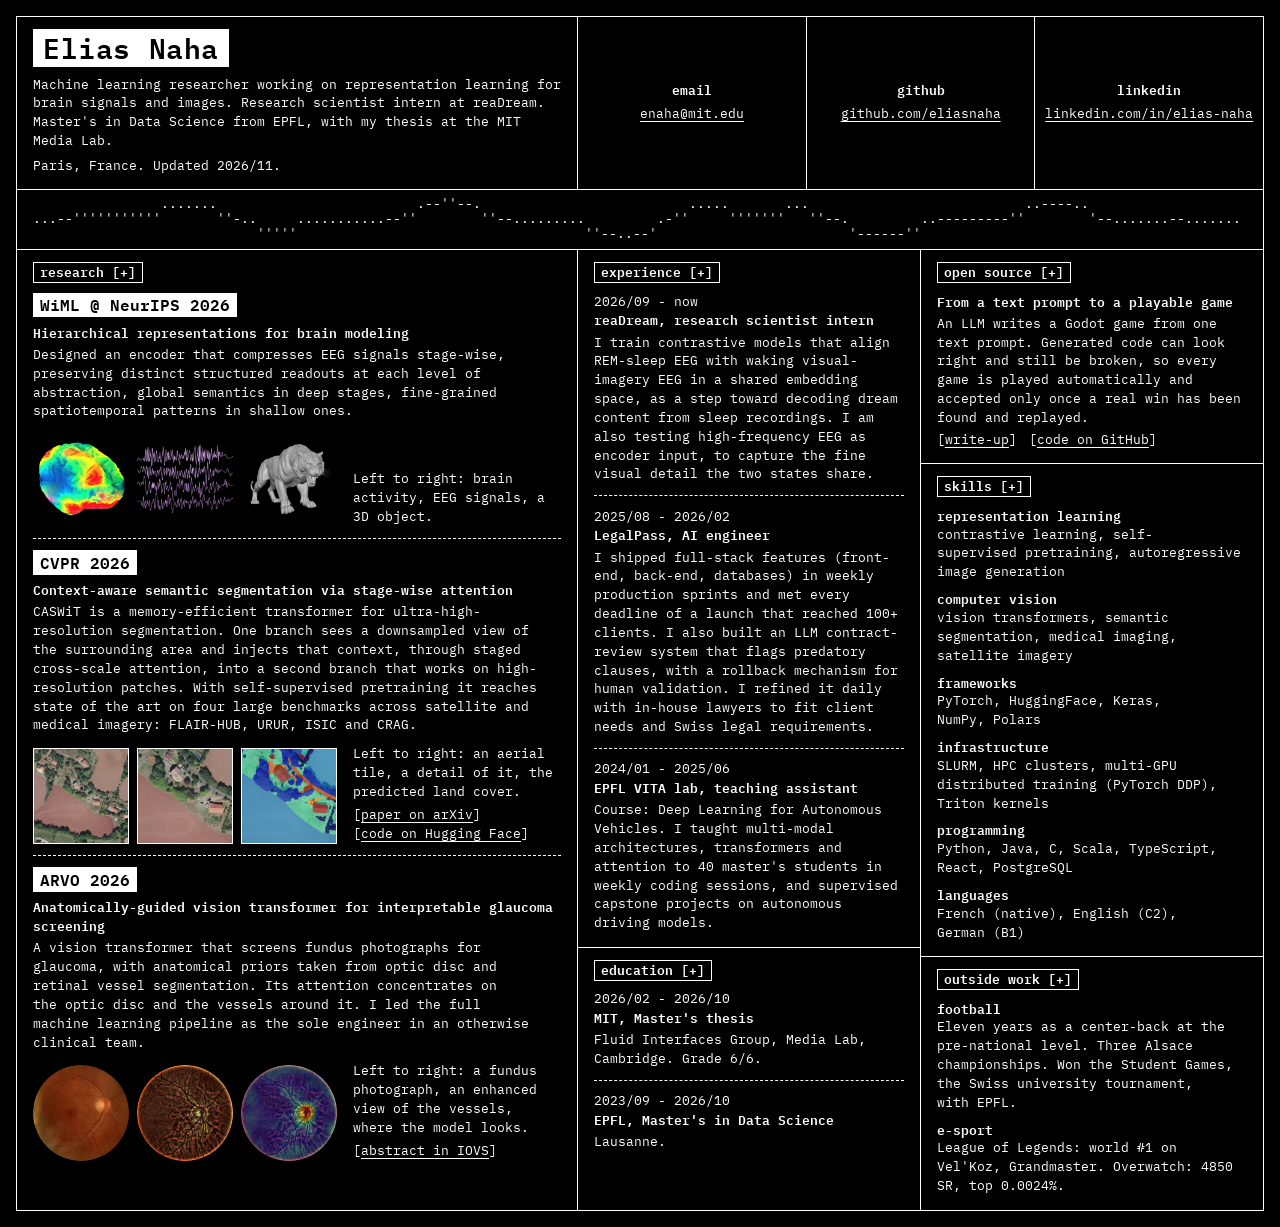
==== commit ad264b18: "Paris, the thesis wording, and fixes to the open/fold interaction - Location is Paris; the WiML entr" ====
--- a/index.html
+++ b/index.html
@@ -36,7 +36,7 @@
         Master's in Data Science from EPFL, with my thesis at the MIT Media
         Lab.
       </p>
-      <p>Strasbourg, France. Updated 2026/11.</p>
+      <p>Paris, France. Updated 2026/11.</p>
     </div>
     <ul class="contacts" aria-label="Contact">
       <li class="cell">
@@ -74,10 +74,10 @@
             <p class="venue">WiML @ NeurIPS 2026</p>
             <h3>Hierarchical representations for brain modeling</h3>
             <p>
-              I designed an EEG encoder that compresses a recording in stages
-              and keeps a separate readout at each one: fine spatial and
-              temporal patterns in the early stages, global semantics in the
-              deeper ones.
+              Designed an encoder that compresses EEG signals stage-wise,
+              preserving distinct structured readouts at each level of
+              abstraction, global semantics in deep stages, fine-grained
+              spatiotemporal patterns in shallow ones.
             </p>
             <figure class="strip strip-plain">
               <img src="assets/img/brain-1.webp" width="320" height="320" loading="lazy" alt="A brain surface colored by activity, from blue to red.">
--- a/assets/site.css
+++ b/assets/site.css
@@ -1,6 +1,6 @@
 /* Two colours only: black and white. Hierarchy comes from weight, size,
    inverse video, boxes and rules, never from grey. Photographs keep their
-   own colours. */
+   own colours. A filled white block is reserved for the name and the venues. */
 
 @font-face {
   font-family: "Plex Mono";
@@ -148,6 +148,7 @@
   align-items: center;
   justify-content: center;
   gap: 0.3rem;
+  padding-inline: 0.5rem;
   text-align: center;
 }
 
@@ -186,7 +187,7 @@
   gap: 1px;
 }
 
-.stack > .cell:last-child {
+.stack > :last-child {
   flex: 1;
 }
 
@@ -197,6 +198,7 @@
   display: inline-block;
   margin-bottom: 0.6rem;
   border: 1px solid var(--white);
+  scroll-margin-top: 0.5rem;
 }
 
 h2:not(:has(button)) {
@@ -213,10 +215,15 @@
   cursor: pointer;
 }
 
-h2 button:hover,
-.is-open > h2 button {
-  background: var(--white);
-  color: var(--black);
+@media (hover: hover) {
+  h2 button:hover {
+    text-decoration: underline;
+    text-underline-offset: 0.2em;
+  }
+}
+
+.is-open > h2 {
+  border: 3px double var(--white);
 }
 
 /* Items inside a section are separated by a dashed rule. */
@@ -271,10 +278,12 @@
 }
 
 .links a::before {
+  content: "[";
   content: "[" / "";
 }
 
 .links a::after {
+  content: "]";
   content: "]" / "";
 }
 
@@ -311,75 +320,104 @@
   padding-left: 1ch;
 }
 
-/* One section open: every section becomes a direct child of the body. The
-   folded ones shrink to their labels in a row; the open one takes the full
-   width below them, with its items side by side and slightly larger type. */
-
-[data-focus] .cols {
-  display: flex;
-  flex-wrap: wrap;
-}
-
-[data-focus] .stack {
-  display: contents;
-}
-
-.frame[data-focus] [data-section] {
-  flex: 1 1 auto;
-  padding-block: 0.6rem;
-}
-
-[data-focus] [data-section] h2 {
-  margin-bottom: 0;
-}
-
-[data-focus] [data-section]:not(.is-open) .items {
-  display: none;
-}
-
-.frame[data-focus] [data-section].is-open {
-  order: 1;
-  flex: 1 1 100%;
-  padding-block: 0.9rem 1.2rem;
-  font-size: 0.9375rem;
-}
-
-[data-focus] .is-open h2 {
-  margin-bottom: 0.9rem;
-}
-
-[data-focus] .is-open .items {
-  display: grid;
-  grid-template-columns: repeat(auto-fit, minmax(min(100%, 19rem), 1fr));
-  gap: 1.25rem 4ch;
-}
-
-[data-focus] .is-open .items > * {
-  max-width: 68ch;
-  margin-top: 0;
-  padding-top: 0;
-  border-top: 0;
-}
-
-[data-focus] .is-open .strip {
-  grid-template-columns: repeat(3, minmax(0, 1fr));
-  max-width: 30rem;
-}
-
-[data-focus] .is-open .strip figcaption {
-  grid-column: 1 / -1;
-  padding-left: 0;
-}
-
-/* Two columns on mid-sized screens: the first block beside the other two. */
+/* One section open (screens only; paper always gets the full overview).
+   assets/focus.js moves the open section to the end of the body. Every
+   section becomes a direct child of the body: the folded ones shrink to
+   their labels in a row of equal cells, the open one takes the full width
+   below them, with its items side by side and slightly larger type. */
+
+@media screen {
+  .frame[data-focus] .cols {
+    display: flex;
+    flex-wrap: wrap;
+  }
+
+  .frame[data-focus] .stack {
+    display: contents;
+  }
+
+  .frame[data-focus] [data-section] {
+    flex: 1 1 calc(50% - 1px);
+    padding-block: 0.6rem;
+  }
+
+  .frame[data-focus] [data-section] h2 {
+    margin-bottom: 0;
+  }
+
+  .frame[data-focus] [data-section]:not(.is-open) .items {
+    display: none;
+  }
+
+  .frame[data-focus] [data-section].is-open {
+    flex: 1 1 100%;
+    padding-block: 0.9rem 1.2rem;
+    font-size: 0.9375rem;
+  }
+
+  .frame[data-focus] [data-section].is-open h2 {
+    margin-bottom: 0.9rem;
+  }
+
+  .frame[data-focus] .is-open .items {
+    display: grid;
+    grid-template-columns: repeat(auto-fit, minmax(min(100%, 19rem), 1fr));
+    gap: 1.25rem 4ch;
+  }
+
+  .frame[data-focus] #skills .items {
+    grid-template-columns: repeat(auto-fit, minmax(min(100%, 21rem), 1fr));
+  }
+
+  /* Sections with one or two short entries stay compact on the left. */
+
+  .frame[data-focus] #education .items,
+  .frame[data-focus] #open-source .items,
+  .frame[data-focus] #outside-work .items {
+    grid-template-columns: repeat(auto-fit, minmax(min(100%, 19rem), 32rem));
+    justify-content: start;
+  }
+
+  .frame[data-focus] .is-open .items > * {
+    max-width: 68ch;
+    margin-top: 0;
+    padding-top: 0;
+    border-top: 0;
+  }
+
+  .frame[data-focus] .is-open .strip {
+    grid-template-columns: repeat(3, minmax(0, 1fr));
+    max-width: 30rem;
+  }
+
+  .frame[data-focus] .is-open .strip figcaption {
+    grid-column: 1 / -1;
+    padding-left: 0;
+  }
+
+  @media (min-width: 44.0625rem) {
+    .frame[data-focus] [data-section]:not(.is-open) {
+      flex-basis: calc(33.333% - 1px);
+    }
+  }
+
+  @media (min-width: 62rem) {
+    .frame[data-focus] [data-section]:not(.is-open) {
+      flex-basis: calc(20% - 1px);
+    }
+  }
+}
+
+/* Mid-sized screens: research runs across the top with its papers side by
+   side; the other two columns sit below it. */
 
 @media (max-width: 75rem) {
   .cols {
-    grid-template-columns: minmax(0, 3fr) minmax(0, 2fr);
+    grid-template-columns: minmax(0, 1fr) minmax(0, 1fr);
   }
 
   .cols > :first-child {
-    grid-row: 1 / span 2;
+    grid-column: 1 / -1;
   }
 
   .top {
@@ -387,12 +425,24 @@
   }
 }
 
-@media (max-width: 62rem) {
-  .strip {
-    grid-template-columns: repeat(3, 6rem);
-  }
-
-  .strip figcaption {
+@media (min-width: 62.0625rem) and (max-width: 75rem) {
+  .frame:not([data-focus]) .cols > :first-child .items {
+    display: grid;
+    grid-template-columns: repeat(3, minmax(0, 1fr));
+    gap: 0 4ch;
+  }
+
+  .frame:not([data-focus]) .cols > :first-child .item {
+    margin-top: 0;
+    padding-top: 0;
+    border-top: 0;
+  }
+
+  .frame:not([data-focus]) .strip {
+    grid-template-columns: repeat(3, minmax(0, 6rem));
+  }
+
+  .frame:not([data-focus]) .strip figcaption {
     grid-column: 1 / -1;
     padding-left: 0;
   }
@@ -415,10 +465,6 @@
 
   .cols {
     grid-template-columns: minmax(0, 1fr);
-  }
-
-  .cols > :first-child {
-    grid-row: auto;
   }
 
   .contacts {
@@ -429,11 +475,21 @@
     flex-direction: row;
     justify-content: flex-start;
     gap: 2ch;
-    padding-block: 0.5rem;
+    padding: 0.5rem var(--pad);
+    text-align: left;
+  }
+
+  .contacts span {
+    flex: 0 0 9ch;
   }
 
   .strip {
     grid-template-columns: repeat(3, minmax(0, 1fr));
+  }
+
+  .strip figcaption {
+    grid-column: 1 / -1;
+    padding-left: 0;
   }
 }
 
@@ -447,11 +503,11 @@
   }
 
   h2 button {
-    padding-block: 0.35rem;
-  }
-}
-
-/* On paper: black on white, same grid. */
+    padding-block: 0.6rem;
+  }
+}
+
+/* On paper: black on white, same grid, everything unfolded. */
 
 @media print {
   :root {
@@ -464,7 +520,12 @@
     padding: 0;
   }
 
-  .wave {
+  .wave,
+  h2 button span {
     display: none;
   }
-}
+
+  .is-open > h2 {
+    border: 1px solid var(--white);
+  }
+}
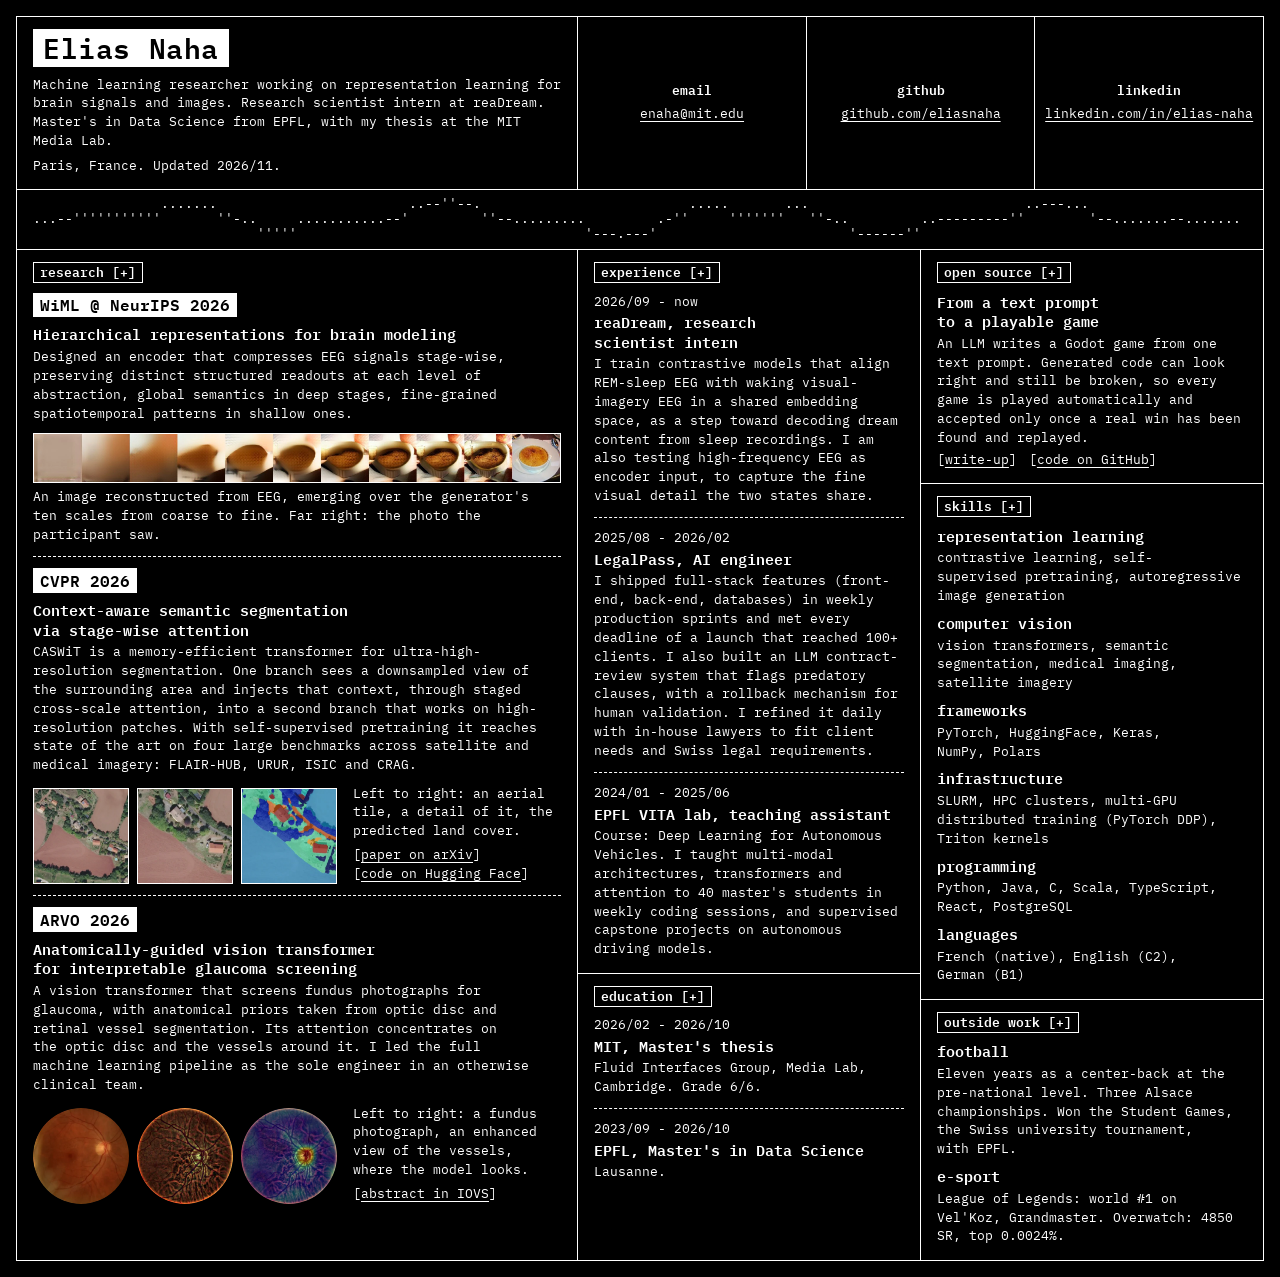
==== commit 3812e2bc: "Show a reconstruction across scales in the WiML entry; larger entry titles - The WiML entry now carr" ====
--- a/index.html
+++ b/index.html
@@ -79,12 +79,12 @@
               abstraction, global semantics in deep stages, fine-grained
               spatiotemporal patterns in shallow ones.
             </p>
-            <figure class="strip strip-plain">
-              <img src="assets/img/brain-1.webp" width="320" height="320" loading="lazy" alt="A brain surface colored by activity, from blue to red.">
-              <img src="assets/img/brain-2.webp" width="320" height="320" loading="lazy" alt="Four EEG traces.">
-              <img src="assets/img/brain-3.webp" width="320" height="320" loading="lazy" alt="A 3D model of a tiger.">
+            <figure class="wide">
+              <img src="assets/img/eeg-scales.webp" width="2046" height="186" alt="Eleven square pictures in a row. The first ten go from a flat beige blur to a recognizable dessert in a white dish; the last is a photograph of a creme brulee.">
               <figcaption>
-                Left to right: brain activity, EEG signals, a 3D object.
+                An image reconstructed from EEG, emerging over the generator's
+                ten scales from coarse to fine. Far right: the photo the
+                participant saw.
               </figcaption>
             </figure>
           </article>
--- a/assets/site.css
+++ b/assets/site.css
@@ -64,6 +64,15 @@
   font-weight: 600;
 }
 
+/* Titles of entries are a little larger than the text under them. */
+
+h3,
+dt {
+  font-size: 1.15em;
+  line-height: 1.3;
+  text-wrap: balance;
+}
+
 p,
 dd {
   text-wrap: pretty;
@@ -235,8 +244,13 @@
 }
 
 .item h3 + p,
-.item p + p {
+.item p + p,
+dt + dd {
   margin-top: 0.2rem;
+}
+
+.item p + h3 {
+  margin-top: 0.1rem;
 }
 
 .entry + .entry {
@@ -306,9 +320,21 @@
   border: 1px solid var(--white);
 }
 
-.strip-plain img {
-  border: 0;
-  object-fit: contain;
+/* One picture across the whole entry. */
+
+.wide {
+  margin-top: 0.6rem;
+}
+
+.wide img {
+  display: block;
+  width: 100%;
+  height: auto;
+  border: 1px solid var(--white);
+}
+
+.wide figcaption {
+  margin-top: 0.35rem;
 }
 
 .strip-round img {
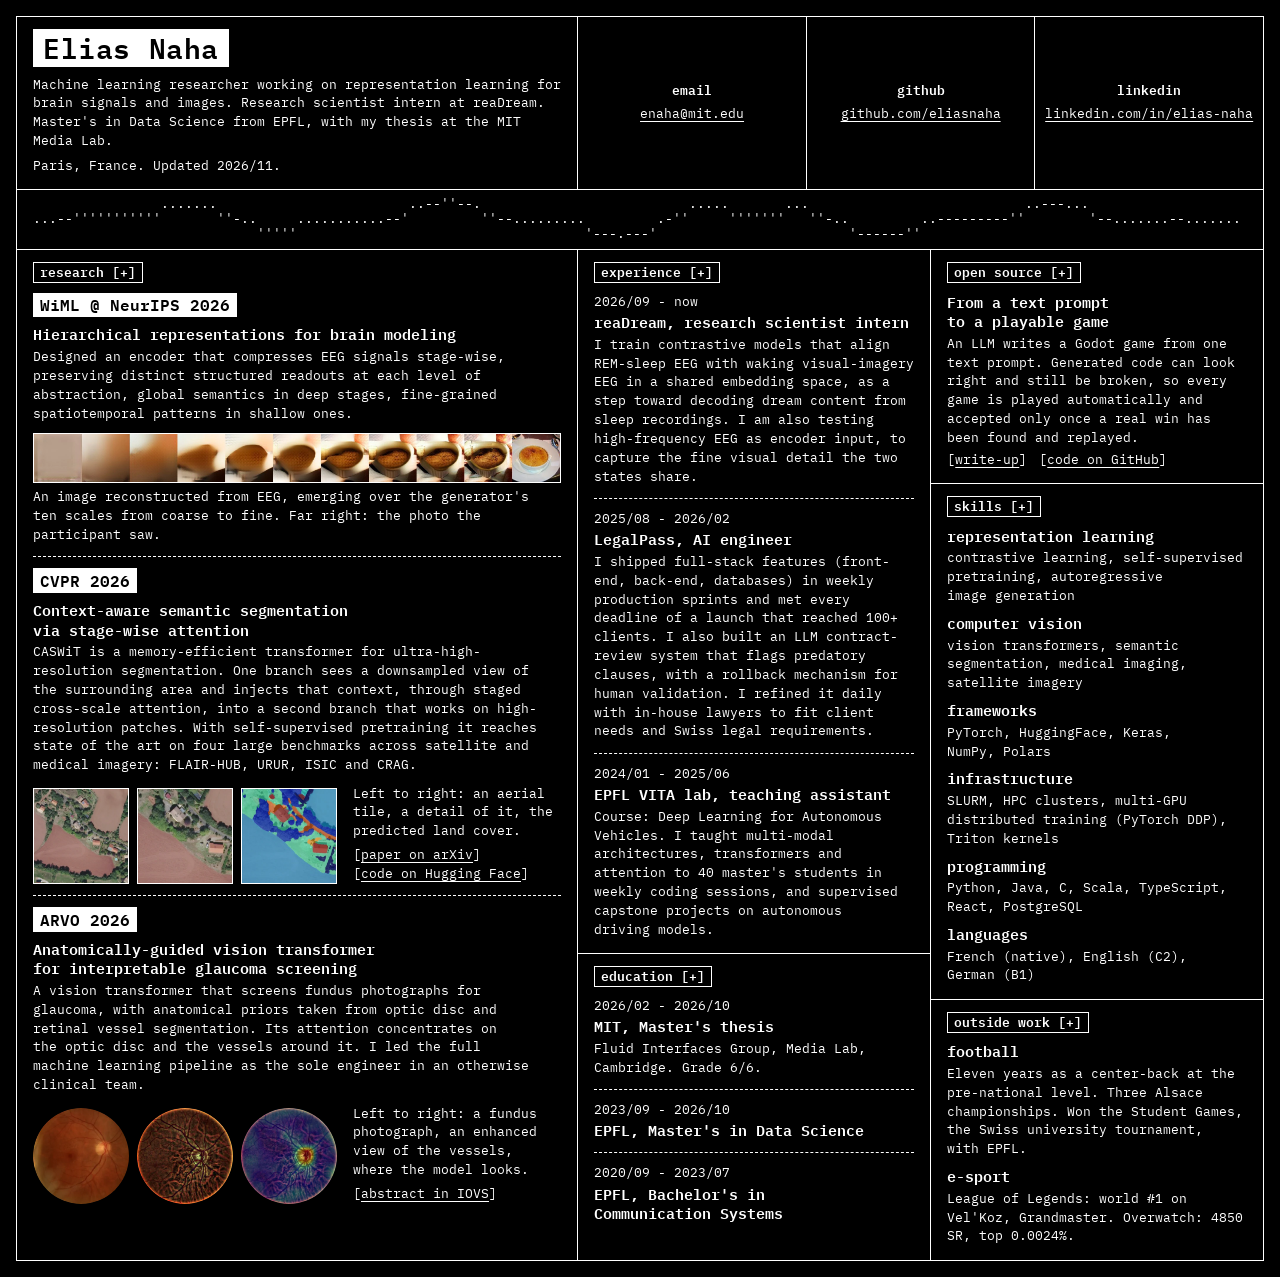
==== commit b71a6f3e: "Add the bachelor's degree; drop the city from the EPFL entries" ====
--- a/index.html
+++ b/index.html
@@ -205,7 +205,11 @@
           <article class="item">
             <p>2023/09 - 2026/10</p>
             <h3>EPFL, Master's in Data Science</h3>
-            <p>Lausanne.</p>
+          </article>
+
+          <article class="item">
+            <p>2020/09 - 2023/07</p>
+            <h3>EPFL, Bachelor's in Communication Systems</h3>
           </article>
 
         </div>
--- a/assets/site.css
+++ b/assets/site.css
@@ -186,7 +186,7 @@
 
 .cols {
   display: grid;
-  grid-template-columns: minmax(0, 5.4fr) minmax(0, 3.3fr) minmax(0, 3.3fr);
+  grid-template-columns: minmax(0, 5.4fr) minmax(0, 3.4fr) minmax(0, 3.2fr);
   gap: 1px;
 }
 
